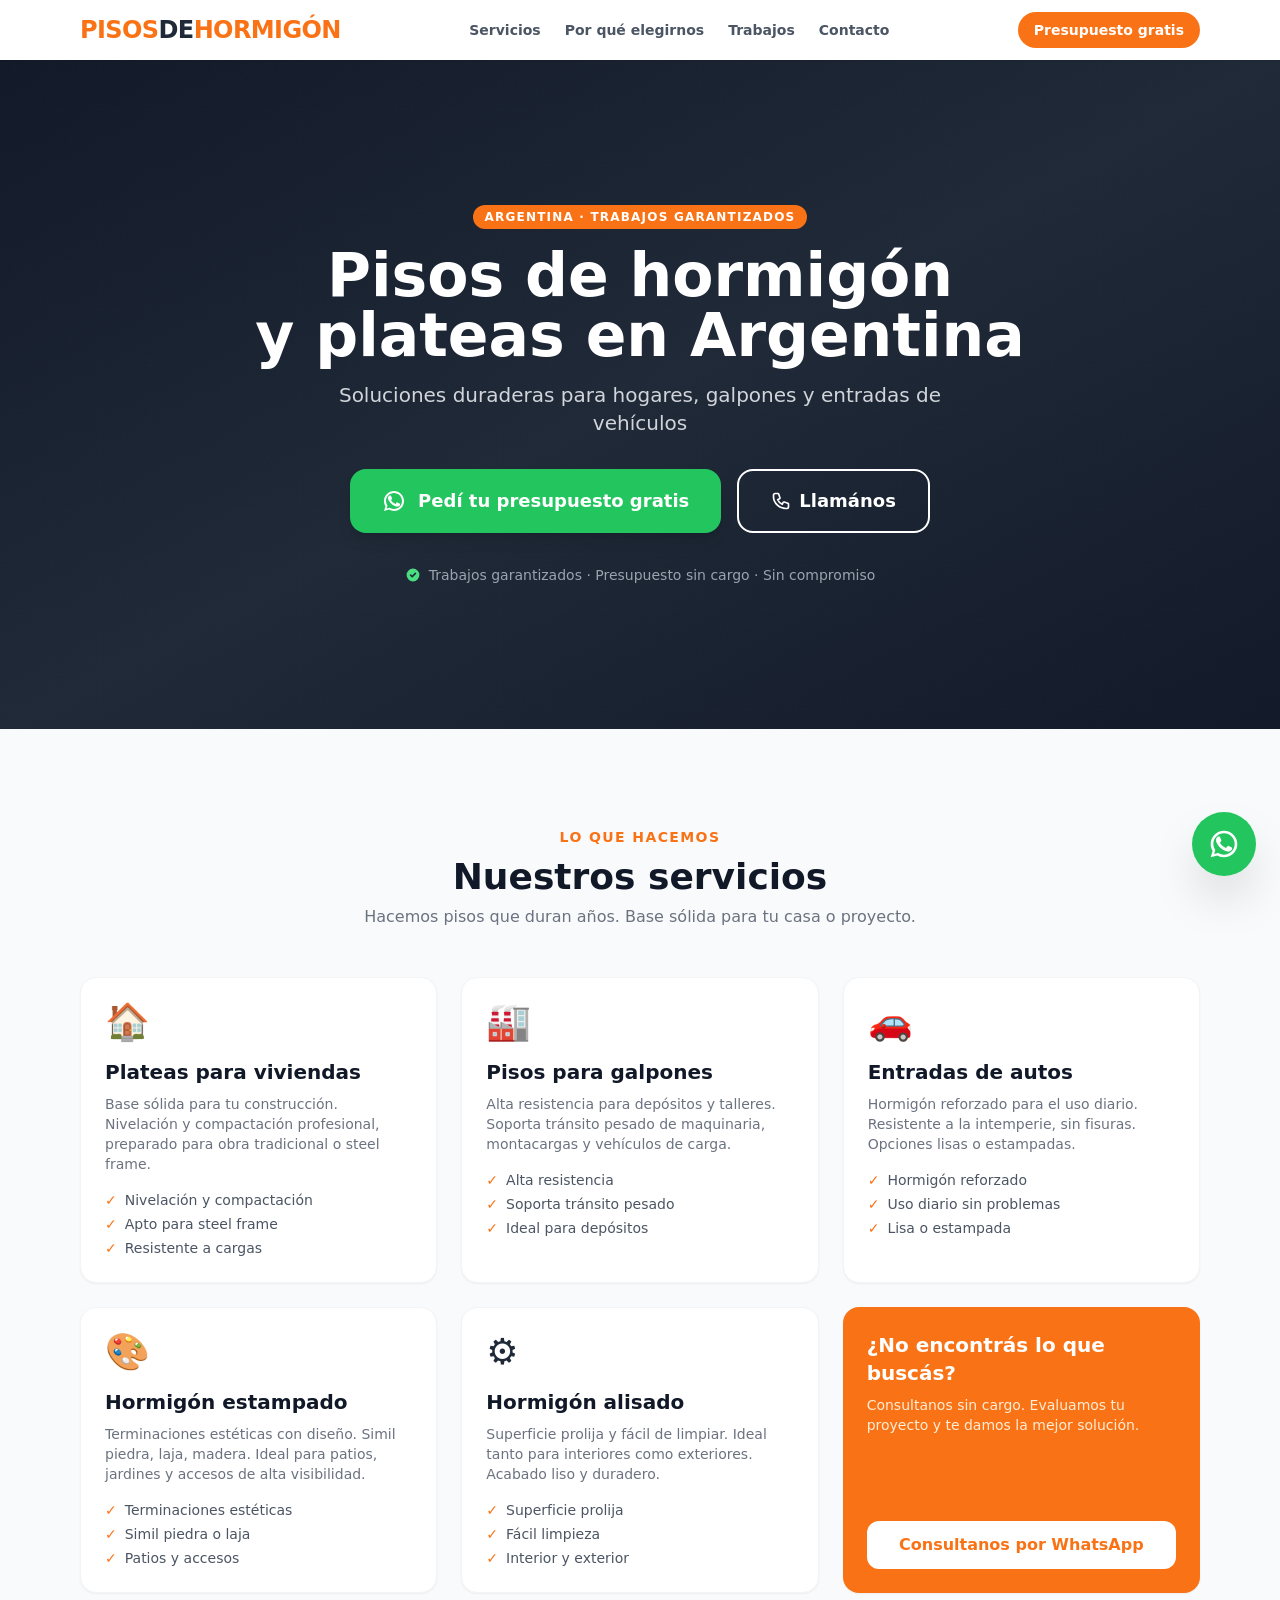
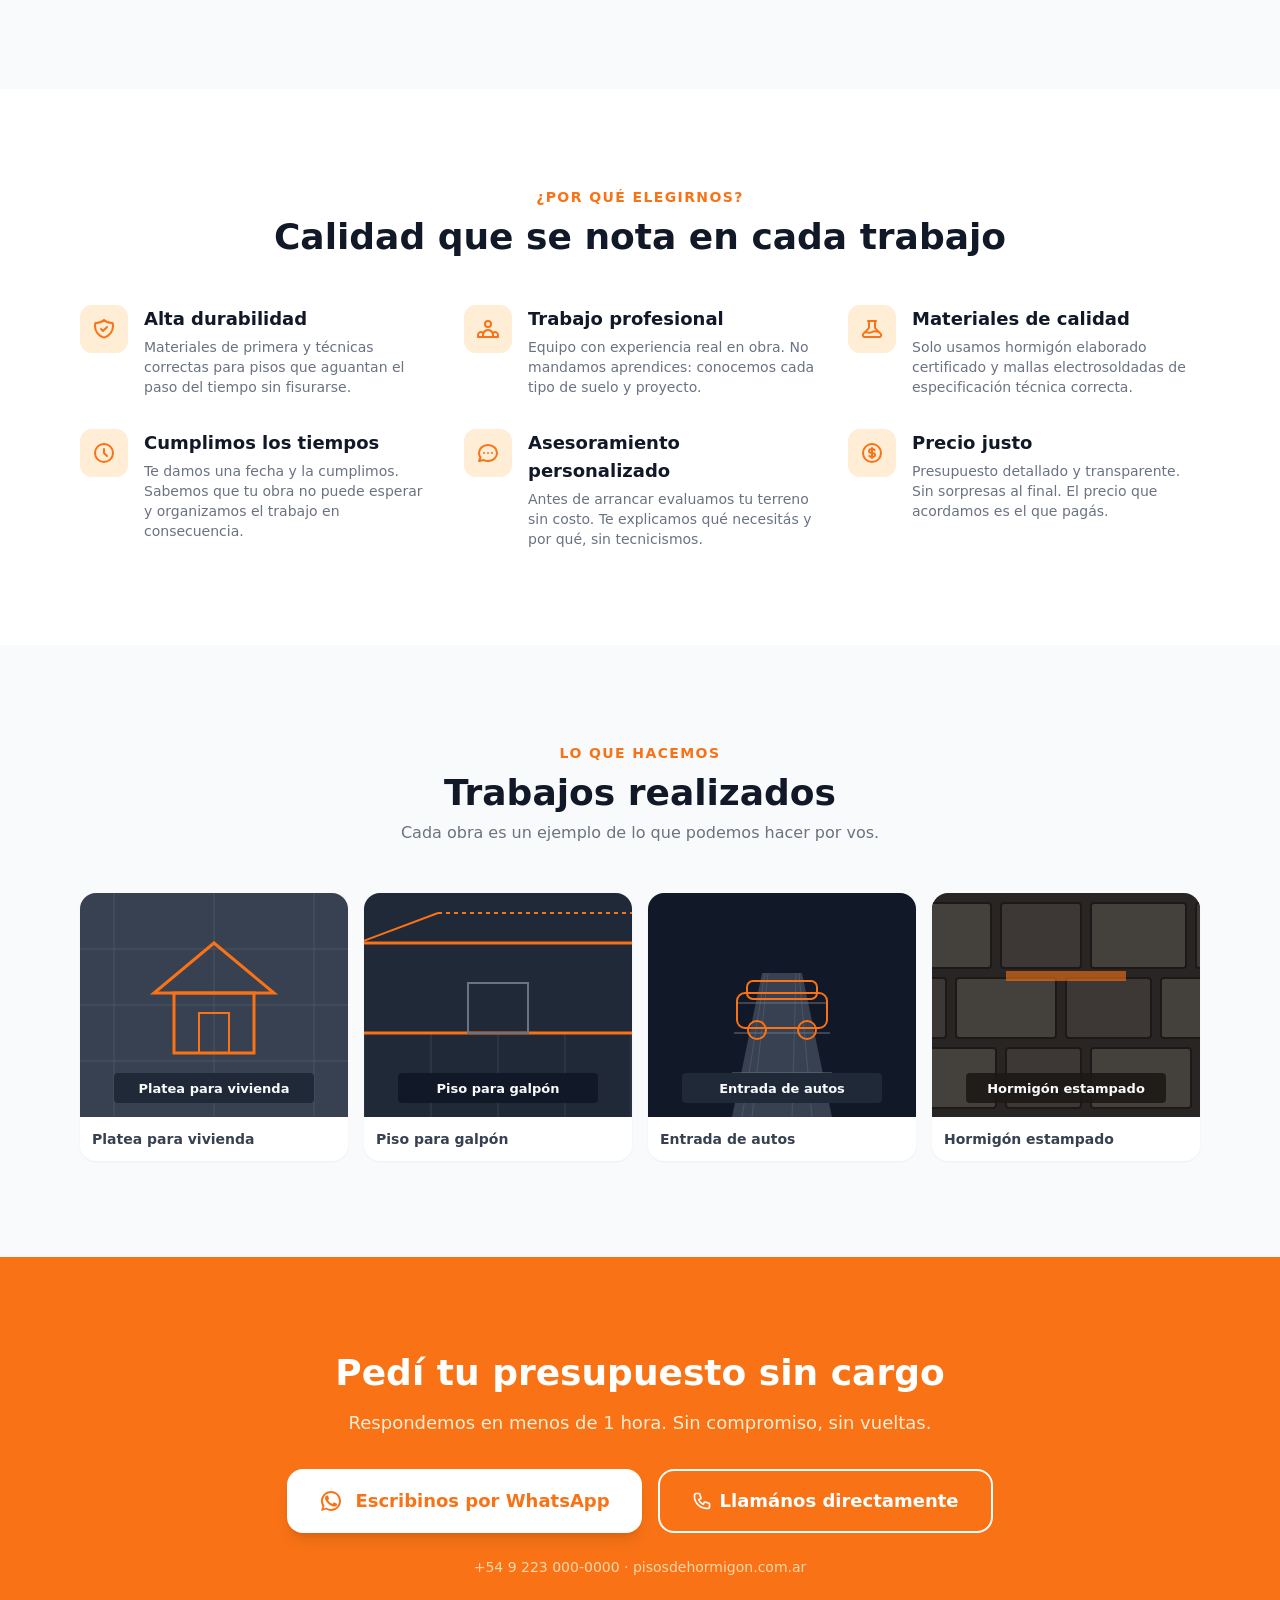
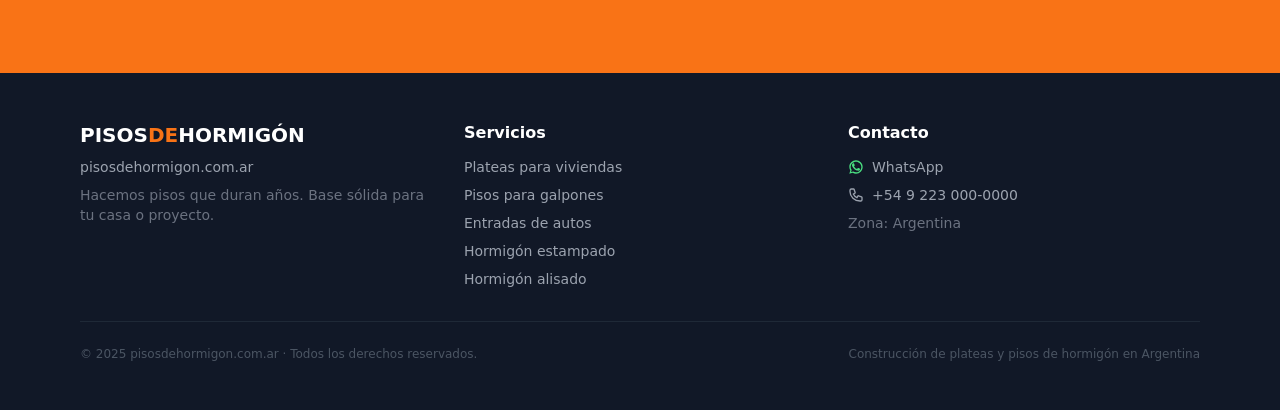
==== index.html @ 9d370f01 "Add complete landing page for pisosdehormigon.com.ar Agent-Logs-Url: https://github.com/rpolverini/p" ====
<!DOCTYPE html>
<html lang="es">
<head>
  <meta charset="UTF-8" />
  <meta name="viewport" content="width=device-width, initial-scale=1.0" />
  <title>Pisos de hormigón y plateas en Argentina | Entradas y galpones</title>
  <meta name="description" content="Construcción de plateas, pisos de hormigón y entradas de autos. Trabajos duraderos para viviendas y galpones. Presupuesto sin cargo." />
  <meta name="keywords" content="pisos de hormigón, platea de hormigón, entrada de auto hormigón, hormigón estampado, pisos para galpones" />
  <meta name="robots" content="index, follow" />
  <meta name="author" content="pisosdehormigon.com.ar" />
  <link rel="canonical" href="https://pisosdehormigon.com.ar/" />

  <!-- Open Graph -->
  <meta property="og:title" content="Pisos de hormigón y plateas en Argentina | Entradas y galpones" />
  <meta property="og:description" content="Construcción de plateas, pisos de hormigón y entradas de autos. Trabajos duraderos para viviendas y galpones. Presupuesto sin cargo." />
  <meta property="og:type" content="website" />
  <meta property="og:url" content="https://pisosdehormigon.com.ar/" />
  <meta property="og:locale" content="es_AR" />

  <!-- Twitter Card -->
  <meta name="twitter:card" content="summary_large_image" />
  <meta name="twitter:title" content="Pisos de hormigón y plateas en Argentina" />
  <meta name="twitter:description" content="Plateas, pisos de hormigón, entradas de autos. Presupuesto sin cargo." />

  <!-- Structured Data -->
  <script type="application/ld+json">
  {
    "@context": "https://schema.org",
    "@type": "LocalBusiness",
    "name": "Pisos de Hormigón",
    "url": "https://pisosdehormigon.com.ar",
    "description": "Construcción de plateas, pisos de hormigón y entradas de autos en Argentina.",
    "areaServed": "Argentina",
    "serviceType": ["Plateas de hormigón", "Pisos para galpones", "Entradas de autos", "Hormigón estampado", "Hormigón alisado"],
    "contactPoint": {
      "@type": "ContactPoint",
      "telephone": "+54-9-223-000-0000",
      "contactType": "customer service",
      "availableLanguage": "Spanish"
    }
  }
  </script>

  <link rel="stylesheet" href="assets/fonts/inter.css" />
  <link rel="stylesheet" href="assets/css/styles.css" />
</head>
<body class="font-sans text-gray-800 bg-white">

  <!-- ===================== HEADER / NAV ===================== -->
  <header class="bg-white shadow-sm sticky top-0 z-40">
    <div class="max-w-6xl mx-auto px-4 py-3 flex items-center justify-between">
      <a href="/" class="flex items-center gap-2" aria-label="Pisos de Hormigón - Inicio">
        <span class="text-orange-500 text-2xl font-black tracking-tight">PISOS<span class="text-gray-800">DE</span><span class="text-orange-500">HORMIGÓN</span></span>
      </a>
      <nav aria-label="Navegación principal" class="hidden md:flex gap-6 text-sm font-semibold text-gray-600">
        <a href="#servicios" class="hover:text-orange-500 transition-colors">Servicios</a>
        <a href="#beneficios" class="hover:text-orange-500 transition-colors">Por qué elegirnos</a>
        <a href="#galeria" class="hover:text-orange-500 transition-colors">Trabajos</a>
        <a href="#contacto" class="hover:text-orange-500 transition-colors">Contacto</a>
      </nav>
      <a href="https://wa.me/5492230000000?text=Hola%2C%20quiero%20un%20presupuesto%20sin%20cargo" target="_blank" rel="noopener noreferrer"
         class="bg-orange-500 hover:bg-orange-600 text-white text-sm font-bold px-4 py-2 rounded-full transition-colors">
        Presupuesto gratis
      </a>
    </div>
  </header>

  <!-- ===================== HERO ===================== -->
  <section class="relative bg-gray-900 text-white overflow-hidden">
    <div class="absolute inset-0 bg-gradient-to-br from-gray-900 via-gray-800 to-gray-900 opacity-95"></div>
    <!-- Background pattern -->
    <div class="absolute inset-0 opacity-5" style="background-image: url('images/concrete-texture.svg'); background-size: 200px;"></div>

    <div class="relative max-w-6xl mx-auto px-4 py-20 md:py-28 lg:py-36 text-center">
      <span class="inline-block bg-orange-500 text-white text-xs font-bold px-3 py-1 rounded-full uppercase tracking-widest mb-4">
        Argentina · Trabajos Garantizados
      </span>
      <h1 class="text-4xl md:text-5xl lg:text-6xl font-black leading-tight mb-4">
        Pisos de hormigón<br class="hidden md:block" /> y plateas en Argentina
      </h1>
      <p class="text-lg md:text-xl text-gray-300 max-w-2xl mx-auto mb-8">
        Soluciones duraderas para hogares, galpones y entradas de vehículos
      </p>

      <div class="flex flex-col sm:flex-row gap-4 justify-center mb-8">
        <a href="https://wa.me/5492230000000?text=Hola%2C%20quiero%20un%20presupuesto%20sin%20cargo"
           target="_blank" rel="noopener noreferrer"
           class="flex items-center justify-center gap-3 bg-green-500 hover:bg-green-600 text-white font-bold text-lg px-8 py-4 rounded-2xl shadow-lg transition-all hover:scale-105 active:scale-95">
          <svg class="w-6 h-6" viewBox="0 0 24 24" fill="currentColor" aria-hidden="true">
            <path d="M17.472 14.382c-.297-.149-1.758-.867-2.03-.967-.273-.099-.471-.148-.67.15-.197.297-.767.966-.94 1.164-.173.199-.347.223-.644.075-.297-.15-1.255-.463-2.39-1.475-.883-.788-1.48-1.761-1.653-2.059-.173-.297-.018-.458.13-.606.134-.133.298-.347.446-.52.149-.174.198-.298.298-.497.099-.198.05-.371-.025-.52-.075-.149-.669-1.612-.916-2.207-.242-.579-.487-.5-.669-.51-.173-.008-.371-.01-.57-.01-.198 0-.52.074-.792.372-.272.297-1.04 1.016-1.04 2.479 0 1.462 1.065 2.875 1.213 3.074.149.198 2.096 3.2 5.077 4.487.709.306 1.262.489 1.694.625.712.227 1.36.195 1.871.118.571-.085 1.758-.719 2.006-1.413.248-.694.248-1.289.173-1.413-.074-.124-.272-.198-.57-.347z"/>
            <path d="M12 2C6.477 2 2 6.477 2 12c0 1.89.525 3.66 1.438 5.168L2 22l4.998-1.418A9.953 9.953 0 0012 22c5.523 0 10-4.477 10-10S17.523 2 12 2zm0 18a7.946 7.946 0 01-4.073-1.117l-.292-.173-3.004.853.853-3.004-.173-.292A7.946 7.946 0 014 12c0-4.411 3.589-8 8-8s8 3.589 8 8-3.589 8-8 8z"/>
          </svg>
          Pedí tu presupuesto gratis
        </a>
        <a href="tel:+5492230000000"
           class="flex items-center justify-center gap-2 border-2 border-white text-white hover:bg-white hover:text-gray-900 font-bold text-lg px-8 py-4 rounded-2xl transition-all">
          <svg class="w-5 h-5" fill="none" stroke="currentColor" stroke-width="2" viewBox="0 0 24 24" aria-hidden="true">
            <path stroke-linecap="round" stroke-linejoin="round" d="M3 5a2 2 0 012-2h3.28a1 1 0 01.948.684l1.498 4.493a1 1 0 01-.502 1.21l-2.257 1.13a11.042 11.042 0 005.516 5.516l1.13-2.257a1 1 0 011.21-.502l4.493 1.498a1 1 0 01.684.948V19a2 2 0 01-2 2h-1C9.716 21 3 14.284 3 7V5z" />
          </svg>
          Llamános
        </a>
      </div>

      <p class="text-sm text-gray-400 flex items-center justify-center gap-2">
        <svg class="w-4 h-4 text-green-400" fill="currentColor" viewBox="0 0 20 20" aria-hidden="true">
          <path fill-rule="evenodd" d="M10 18a8 8 0 100-16 8 8 0 000 16zm3.707-9.293a1 1 0 00-1.414-1.414L9 10.586 7.707 9.293a1 1 0 00-1.414 1.414l2 2a1 1 0 001.414 0l4-4z" clip-rule="evenodd" />
        </svg>
        Trabajos garantizados · Presupuesto sin cargo · Sin compromiso
      </p>
    </div>
  </section>

  <!-- ===================== SERVICIOS ===================== -->
  <section id="servicios" class="py-16 md:py-24 bg-gray-50">
    <div class="max-w-6xl mx-auto px-4">
      <div class="text-center mb-12">
        <span class="text-orange-500 font-bold text-sm uppercase tracking-widest">Lo que hacemos</span>
        <h2 class="text-3xl md:text-4xl font-black text-gray-900 mt-2">Nuestros servicios</h2>
        <p class="text-gray-500 mt-2 max-w-xl mx-auto">Hacemos pisos que duran años. Base sólida para tu casa o proyecto.</p>
      </div>

      <div class="grid grid-cols-1 sm:grid-cols-2 lg:grid-cols-3 gap-6">

        <!-- Card 1 -->
        <article class="bg-white rounded-2xl p-6 shadow-sm hover:shadow-md transition-shadow border border-gray-100">
          <div class="text-4xl mb-4">🏠</div>
          <h3 class="text-xl font-bold text-gray-900 mb-2">Plateas para viviendas</h3>
          <p class="text-gray-500 text-sm mb-4">Base sólida para tu construcción. Nivelación y compactación profesional, preparado para obra tradicional o steel frame.</p>
          <ul class="space-y-1 text-sm text-gray-600">
            <li class="flex items-center gap-2"><span class="text-orange-500 font-bold">✓</span> Nivelación y compactación</li>
            <li class="flex items-center gap-2"><span class="text-orange-500 font-bold">✓</span> Apto para steel frame</li>
            <li class="flex items-center gap-2"><span class="text-orange-500 font-bold">✓</span> Resistente a cargas</li>
          </ul>
        </article>

        <!-- Card 2 -->
        <article class="bg-white rounded-2xl p-6 shadow-sm hover:shadow-md transition-shadow border border-gray-100">
          <div class="text-4xl mb-4">🏭</div>
          <h3 class="text-xl font-bold text-gray-900 mb-2">Pisos para galpones</h3>
          <p class="text-gray-500 text-sm mb-4">Alta resistencia para depósitos y talleres. Soporta tránsito pesado de maquinaria, montacargas y vehículos de carga.</p>
          <ul class="space-y-1 text-sm text-gray-600">
            <li class="flex items-center gap-2"><span class="text-orange-500 font-bold">✓</span> Alta resistencia</li>
            <li class="flex items-center gap-2"><span class="text-orange-500 font-bold">✓</span> Soporta tránsito pesado</li>
            <li class="flex items-center gap-2"><span class="text-orange-500 font-bold">✓</span> Ideal para depósitos</li>
          </ul>
        </article>

        <!-- Card 3 -->
        <article class="bg-white rounded-2xl p-6 shadow-sm hover:shadow-md transition-shadow border border-gray-100">
          <div class="text-4xl mb-4">🚗</div>
          <h3 class="text-xl font-bold text-gray-900 mb-2">Entradas de autos</h3>
          <p class="text-gray-500 text-sm mb-4">Hormigón reforzado para el uso diario. Resistente a la intemperie, sin fisuras. Opciones lisas o estampadas.</p>
          <ul class="space-y-1 text-sm text-gray-600">
            <li class="flex items-center gap-2"><span class="text-orange-500 font-bold">✓</span> Hormigón reforzado</li>
            <li class="flex items-center gap-2"><span class="text-orange-500 font-bold">✓</span> Uso diario sin problemas</li>
            <li class="flex items-center gap-2"><span class="text-orange-500 font-bold">✓</span> Lisa o estampada</li>
          </ul>
        </article>

        <!-- Card 4 -->
        <article class="bg-white rounded-2xl p-6 shadow-sm hover:shadow-md transition-shadow border border-gray-100">
          <div class="text-4xl mb-4">🎨</div>
          <h3 class="text-xl font-bold text-gray-900 mb-2">Hormigón estampado</h3>
          <p class="text-gray-500 text-sm mb-4">Terminaciones estéticas con diseño. Simil piedra, laja, madera. Ideal para patios, jardines y accesos de alta visibilidad.</p>
          <ul class="space-y-1 text-sm text-gray-600">
            <li class="flex items-center gap-2"><span class="text-orange-500 font-bold">✓</span> Terminaciones estéticas</li>
            <li class="flex items-center gap-2"><span class="text-orange-500 font-bold">✓</span> Simil piedra o laja</li>
            <li class="flex items-center gap-2"><span class="text-orange-500 font-bold">✓</span> Patios y accesos</li>
          </ul>
        </article>

        <!-- Card 5 -->
        <article class="bg-white rounded-2xl p-6 shadow-sm hover:shadow-md transition-shadow border border-gray-100">
          <div class="text-4xl mb-4">⚙️</div>
          <h3 class="text-xl font-bold text-gray-900 mb-2">Hormigón alisado</h3>
          <p class="text-gray-500 text-sm mb-4">Superficie prolija y fácil de limpiar. Ideal tanto para interiores como exteriores. Acabado liso y duradero.</p>
          <ul class="space-y-1 text-sm text-gray-600">
            <li class="flex items-center gap-2"><span class="text-orange-500 font-bold">✓</span> Superficie prolija</li>
            <li class="flex items-center gap-2"><span class="text-orange-500 font-bold">✓</span> Fácil limpieza</li>
            <li class="flex items-center gap-2"><span class="text-orange-500 font-bold">✓</span> Interior y exterior</li>
          </ul>
        </article>

        <!-- CTA Card -->
        <article class="bg-orange-500 rounded-2xl p-6 shadow-sm flex flex-col justify-between">
          <div>
            <p class="text-white font-bold text-xl mb-2">¿No encontrás lo que buscás?</p>
            <p class="text-orange-100 text-sm">Consultanos sin cargo. Evaluamos tu proyecto y te damos la mejor solución.</p>
          </div>
          <a href="https://wa.me/5492230000000?text=Hola%2C%20quiero%20un%20presupuesto%20sin%20cargo"
             target="_blank" rel="noopener noreferrer"
             class="mt-6 inline-flex items-center justify-center gap-2 bg-white text-orange-500 font-bold px-6 py-3 rounded-xl hover:bg-orange-50 transition-colors">
            Consultanos por WhatsApp
          </a>
        </article>

      </div>
    </div>
  </section>

  <!-- ===================== BENEFICIOS ===================== -->
  <section id="beneficios" class="py-16 md:py-24 bg-white">
    <div class="max-w-6xl mx-auto px-4">
      <div class="text-center mb-12">
        <span class="text-orange-500 font-bold text-sm uppercase tracking-widest">¿Por qué elegirnos?</span>
        <h2 class="text-3xl md:text-4xl font-black text-gray-900 mt-2">Calidad que se nota en cada trabajo</h2>
      </div>

      <div class="grid grid-cols-1 sm:grid-cols-2 lg:grid-cols-3 gap-8">

        <div class="flex gap-4 items-start">
          <div class="w-12 h-12 rounded-xl bg-orange-100 flex items-center justify-center flex-shrink-0">
            <svg class="w-6 h-6 text-orange-500" fill="none" stroke="currentColor" stroke-width="2" viewBox="0 0 24 24" aria-hidden="true">
              <path stroke-linecap="round" stroke-linejoin="round" d="M9 12l2 2 4-4m5.618-4.016A11.955 11.955 0 0112 2.944a11.955 11.955 0 01-8.618 3.04A12.02 12.02 0 003 9c0 5.591 3.824 10.29 9 11.622 5.176-1.332 9-6.03 9-11.622 0-1.042-.133-2.052-.382-3.016z" />
            </svg>
          </div>
          <div>
            <h3 class="font-bold text-gray-900 text-lg">Alta durabilidad</h3>
            <p class="text-gray-500 text-sm mt-1">Materiales de primera y técnicas correctas para pisos que aguantan el paso del tiempo sin fisurarse.</p>
          </div>
        </div>

        <div class="flex gap-4 items-start">
          <div class="w-12 h-12 rounded-xl bg-orange-100 flex items-center justify-center flex-shrink-0">
            <svg class="w-6 h-6 text-orange-500" fill="none" stroke="currentColor" stroke-width="2" viewBox="0 0 24 24" aria-hidden="true">
              <path stroke-linecap="round" stroke-linejoin="round" d="M17 20h5v-2a3 3 0 00-5.356-1.857M17 20H7m10 0v-2c0-.656-.126-1.283-.356-1.857M7 20H2v-2a3 3 0 015.356-1.857M7 20v-2c0-.656.126-1.283.356-1.857m0 0a5.002 5.002 0 019.288 0M15 7a3 3 0 11-6 0 3 3 0 016 0z" />
            </svg>
          </div>
          <div>
            <h3 class="font-bold text-gray-900 text-lg">Trabajo profesional</h3>
            <p class="text-gray-500 text-sm mt-1">Equipo con experiencia real en obra. No mandamos aprendices: conocemos cada tipo de suelo y proyecto.</p>
          </div>
        </div>

        <div class="flex gap-4 items-start">
          <div class="w-12 h-12 rounded-xl bg-orange-100 flex items-center justify-center flex-shrink-0">
            <svg class="w-6 h-6 text-orange-500" fill="none" stroke="currentColor" stroke-width="2" viewBox="0 0 24 24" aria-hidden="true">
              <path stroke-linecap="round" stroke-linejoin="round" d="M19.428 15.428a2 2 0 00-1.022-.547l-2.387-.477a6 6 0 00-3.86.517l-.318.158a6 6 0 01-3.86.517L6.05 15.21a2 2 0 00-1.806.547M8 4h8l-1 1v5.172a2 2 0 00.586 1.414l5 5c1.26 1.26.367 3.414-1.415 3.414H4.828c-1.782 0-2.674-2.154-1.414-3.414l5-5A2 2 0 009 10.172V5L8 4z" />
            </svg>
          </div>
          <div>
            <h3 class="font-bold text-gray-900 text-lg">Materiales de calidad</h3>
            <p class="text-gray-500 text-sm mt-1">Solo usamos hormigón elaborado certificado y mallas electrosoldadas de especificación técnica correcta.</p>
          </div>
        </div>

        <div class="flex gap-4 items-start">
          <div class="w-12 h-12 rounded-xl bg-orange-100 flex items-center justify-center flex-shrink-0">
            <svg class="w-6 h-6 text-orange-500" fill="none" stroke="currentColor" stroke-width="2" viewBox="0 0 24 24" aria-hidden="true">
              <path stroke-linecap="round" stroke-linejoin="round" d="M12 8v4l3 3m6-3a9 9 0 11-18 0 9 9 0 0118 0z" />
            </svg>
          </div>
          <div>
            <h3 class="font-bold text-gray-900 text-lg">Cumplimos los tiempos</h3>
            <p class="text-gray-500 text-sm mt-1">Te damos una fecha y la cumplimos. Sabemos que tu obra no puede esperar y organizamos el trabajo en consecuencia.</p>
          </div>
        </div>

        <div class="flex gap-4 items-start">
          <div class="w-12 h-12 rounded-xl bg-orange-100 flex items-center justify-center flex-shrink-0">
            <svg class="w-6 h-6 text-orange-500" fill="none" stroke="currentColor" stroke-width="2" viewBox="0 0 24 24" aria-hidden="true">
              <path stroke-linecap="round" stroke-linejoin="round" d="M8 12h.01M12 12h.01M16 12h.01M21 12c0 4.418-4.03 8-9 8a9.863 9.863 0 01-4.255-.949L3 20l1.395-3.72C3.512 15.042 3 13.574 3 12c0-4.418 4.03-8 9-8s9 3.582 9 8z" />
            </svg>
          </div>
          <div>
            <h3 class="font-bold text-gray-900 text-lg">Asesoramiento personalizado</h3>
            <p class="text-gray-500 text-sm mt-1">Antes de arrancar evaluamos tu terreno sin costo. Te explicamos qué necesitás y por qué, sin tecnicismos.</p>
          </div>
        </div>

        <div class="flex gap-4 items-start">
          <div class="w-12 h-12 rounded-xl bg-orange-100 flex items-center justify-center flex-shrink-0">
            <svg class="w-6 h-6 text-orange-500" fill="none" stroke="currentColor" stroke-width="2" viewBox="0 0 24 24" aria-hidden="true">
              <path stroke-linecap="round" stroke-linejoin="round" d="M12 8c-1.657 0-3 .895-3 2s1.343 2 3 2 3 .895 3 2-1.343 2-3 2m0-8c1.11 0 2.08.402 2.599 1M12 8V7m0 1v8m0 0v1m0-1c-1.11 0-2.08-.402-2.599-1M21 12a9 9 0 11-18 0 9 9 0 0118 0z" />
            </svg>
          </div>
          <div>
            <h3 class="font-bold text-gray-900 text-lg">Precio justo</h3>
            <p class="text-gray-500 text-sm mt-1">Presupuesto detallado y transparente. Sin sorpresas al final. El precio que acordamos es el que pagás.</p>
          </div>
        </div>

      </div>
    </div>
  </section>

  <!-- ===================== GALERÍA ===================== -->
  <section id="galeria" class="py-16 md:py-24 bg-gray-50">
    <div class="max-w-6xl mx-auto px-4">
      <div class="text-center mb-12">
        <span class="text-orange-500 font-bold text-sm uppercase tracking-widest">Lo que hacemos</span>
        <h2 class="text-3xl md:text-4xl font-black text-gray-900 mt-2">Trabajos realizados</h2>
        <p class="text-gray-500 mt-2">Cada obra es un ejemplo de lo que podemos hacer por vos.</p>
      </div>

      <div class="grid grid-cols-1 sm:grid-cols-2 lg:grid-cols-4 gap-4">
        <figure class="rounded-2xl overflow-hidden shadow-sm group">
          <img src="images/gallery-1.svg" alt="Platea de hormigón para vivienda" class="w-full h-56 object-cover group-hover:scale-105 transition-transform duration-300" width="400" height="224" loading="lazy" />
          <figcaption class="bg-white p-3 text-sm font-semibold text-gray-700">Platea para vivienda</figcaption>
        </figure>
        <figure class="rounded-2xl overflow-hidden shadow-sm group">
          <img src="images/gallery-2.svg" alt="Piso de hormigón para galpón industrial" class="w-full h-56 object-cover group-hover:scale-105 transition-transform duration-300" width="400" height="224" loading="lazy" />
          <figcaption class="bg-white p-3 text-sm font-semibold text-gray-700">Piso para galpón</figcaption>
        </figure>
        <figure class="rounded-2xl overflow-hidden shadow-sm group">
          <img src="images/gallery-3.svg" alt="Entrada de auto hormigón estampado" class="w-full h-56 object-cover group-hover:scale-105 transition-transform duration-300" width="400" height="224" loading="lazy" />
          <figcaption class="bg-white p-3 text-sm font-semibold text-gray-700">Entrada de autos</figcaption>
        </figure>
        <figure class="rounded-2xl overflow-hidden shadow-sm group">
          <img src="images/gallery-4.svg" alt="Hormigón estampado para patio" class="w-full h-56 object-cover group-hover:scale-105 transition-transform duration-300" width="400" height="224" loading="lazy" />
          <figcaption class="bg-white p-3 text-sm font-semibold text-gray-700">Hormigón estampado</figcaption>
        </figure>
      </div>
    </div>
  </section>

  <!-- ===================== CTA ===================== -->
  <section id="contacto" class="py-16 md:py-24 bg-orange-500">
    <div class="max-w-3xl mx-auto px-4 text-center">
      <h2 class="text-3xl md:text-4xl font-black text-white mb-4">
        Pedí tu presupuesto sin cargo
      </h2>
      <p class="text-orange-100 text-lg mb-8">
        Respondemos en menos de 1 hora. Sin compromiso, sin vueltas.
      </p>
      <div class="flex flex-col sm:flex-row gap-4 justify-center">
        <a href="https://wa.me/5492230000000?text=Hola%2C%20quiero%20un%20presupuesto%20sin%20cargo"
           target="_blank" rel="noopener noreferrer"
           class="flex items-center justify-center gap-3 bg-white text-orange-500 hover:bg-orange-50 font-bold text-lg px-8 py-4 rounded-2xl shadow-lg transition-all hover:scale-105 active:scale-95">
          <svg class="w-6 h-6" viewBox="0 0 24 24" fill="currentColor" aria-hidden="true">
            <path d="M17.472 14.382c-.297-.149-1.758-.867-2.03-.967-.273-.099-.471-.148-.67.15-.197.297-.767.966-.94 1.164-.173.199-.347.223-.644.075-.297-.15-1.255-.463-2.39-1.475-.883-.788-1.48-1.761-1.653-2.059-.173-.297-.018-.458.13-.606.134-.133.298-.347.446-.52.149-.174.198-.298.298-.497.099-.198.05-.371-.025-.52-.075-.149-.669-1.612-.916-2.207-.242-.579-.487-.5-.669-.51-.173-.008-.371-.01-.57-.01-.198 0-.52.074-.792.372-.272.297-1.04 1.016-1.04 2.479 0 1.462 1.065 2.875 1.213 3.074.149.198 2.096 3.2 5.077 4.487.709.306 1.262.489 1.694.625.712.227 1.36.195 1.871.118.571-.085 1.758-.719 2.006-1.413.248-.694.248-1.289.173-1.413-.074-.124-.272-.198-.57-.347z"/>
            <path d="M12 2C6.477 2 2 6.477 2 12c0 1.89.525 3.66 1.438 5.168L2 22l4.998-1.418A9.953 9.953 0 0012 22c5.523 0 10-4.477 10-10S17.523 2 12 2zm0 18a7.946 7.946 0 01-4.073-1.117l-.292-.173-3.004.853.853-3.004-.173-.292A7.946 7.946 0 014 12c0-4.411 3.589-8 8-8s8 3.589 8 8-3.589 8-8 8z"/>
          </svg>
          Escribinos por WhatsApp
        </a>
        <a href="tel:+5492230000000"
           class="flex items-center justify-center gap-2 border-2 border-white text-white hover:bg-orange-600 font-bold text-lg px-8 py-4 rounded-2xl transition-all">
          <svg class="w-5 h-5" fill="none" stroke="currentColor" stroke-width="2" viewBox="0 0 24 24" aria-hidden="true">
            <path stroke-linecap="round" stroke-linejoin="round" d="M3 5a2 2 0 012-2h3.28a1 1 0 01.948.684l1.498 4.493a1 1 0 01-.502 1.21l-2.257 1.13a11.042 11.042 0 005.516 5.516l1.13-2.257a1 1 0 011.21-.502l4.493 1.498a1 1 0 01.684.948V19a2 2 0 01-2 2h-1C9.716 21 3 14.284 3 7V5z" />
          </svg>
          Llamános directamente
        </a>
      </div>
      <p class="text-orange-200 text-sm mt-6">
        +54 9 223 000-0000 · pisosdehormigon.com.ar
      </p>
    </div>
  </section>

  <!-- ===================== FOOTER ===================== -->
  <footer class="bg-gray-900 text-gray-400 py-12">
    <div class="max-w-6xl mx-auto px-4">
      <div class="grid grid-cols-1 md:grid-cols-3 gap-8 mb-8">
        <div>
          <p class="text-white font-black text-xl mb-2">
            PISOS<span class="text-orange-500">DE</span>HORMIGÓN
          </p>
          <p class="text-sm text-gray-400">
            pisosdehormigon.com.ar
          </p>
          <p class="text-sm text-gray-500 mt-2">
            Hacemos pisos que duran años. Base sólida para tu casa o proyecto.
          </p>
        </div>
        <nav aria-label="Servicios">
          <p class="text-white font-semibold mb-3">Servicios</p>
          <ul class="space-y-2 text-sm">
            <li><a href="#servicios" class="hover:text-orange-400 transition-colors">Plateas para viviendas</a></li>
            <li><a href="#servicios" class="hover:text-orange-400 transition-colors">Pisos para galpones</a></li>
            <li><a href="#servicios" class="hover:text-orange-400 transition-colors">Entradas de autos</a></li>
            <li><a href="#servicios" class="hover:text-orange-400 transition-colors">Hormigón estampado</a></li>
            <li><a href="#servicios" class="hover:text-orange-400 transition-colors">Hormigón alisado</a></li>
          </ul>
        </nav>
        <div>
          <p class="text-white font-semibold mb-3">Contacto</p>
          <ul class="space-y-2 text-sm">
            <li>
              <a href="https://wa.me/5492230000000" target="_blank" rel="noopener noreferrer" class="flex items-center gap-2 hover:text-orange-400 transition-colors">
                <svg class="w-4 h-4 text-green-400" viewBox="0 0 24 24" fill="currentColor" aria-hidden="true">
                  <path d="M17.472 14.382c-.297-.149-1.758-.867-2.03-.967-.273-.099-.471-.148-.67.15-.197.297-.767.966-.94 1.164-.173.199-.347.223-.644.075-.297-.15-1.255-.463-2.39-1.475-.883-.788-1.48-1.761-1.653-2.059-.173-.297-.018-.458.13-.606.134-.133.298-.347.446-.52.149-.174.198-.298.298-.497.099-.198.05-.371-.025-.52-.075-.149-.669-1.612-.916-2.207-.242-.579-.487-.5-.669-.51-.173-.008-.371-.01-.57-.01-.198 0-.52.074-.792.372-.272.297-1.04 1.016-1.04 2.479 0 1.462 1.065 2.875 1.213 3.074.149.198 2.096 3.2 5.077 4.487.709.306 1.262.489 1.694.625.712.227 1.36.195 1.871.118.571-.085 1.758-.719 2.006-1.413.248-.694.248-1.289.173-1.413-.074-.124-.272-.198-.57-.347z"/><path d="M12 2C6.477 2 2 6.477 2 12c0 1.89.525 3.66 1.438 5.168L2 22l4.998-1.418A9.953 9.953 0 0012 22c5.523 0 10-4.477 10-10S17.523 2 12 2zm0 18a7.946 7.946 0 01-4.073-1.117l-.292-.173-3.004.853.853-3.004-.173-.292A7.946 7.946 0 014 12c0-4.411 3.589-8 8-8s8 3.589 8 8-3.589 8-8 8z"/>
                </svg>
                WhatsApp
              </a>
            </li>
            <li>
              <a href="tel:+5492230000000" class="flex items-center gap-2 hover:text-orange-400 transition-colors">
                <svg class="w-4 h-4" fill="none" stroke="currentColor" stroke-width="2" viewBox="0 0 24 24" aria-hidden="true">
                  <path stroke-linecap="round" stroke-linejoin="round" d="M3 5a2 2 0 012-2h3.28a1 1 0 01.948.684l1.498 4.493a1 1 0 01-.502 1.21l-2.257 1.13a11.042 11.042 0 005.516 5.516l1.13-2.257a1 1 0 011.21-.502l4.493 1.498a1 1 0 01.684.948V19a2 2 0 01-2 2h-1C9.716 21 3 14.284 3 7V5z" />
                </svg>
                +54 9 223 000-0000
              </a>
            </li>
            <li class="text-gray-500">Zona: Argentina</li>
          </ul>
        </div>
      </div>
      <div class="border-t border-gray-800 pt-6 flex flex-col sm:flex-row items-center justify-between gap-2 text-xs text-gray-600">
        <p>© 2025 pisosdehormigon.com.ar · Todos los derechos reservados.</p>
        <p>Construcción de plateas y pisos de hormigón en Argentina</p>
      </div>
    </div>
  </footer>

  <!-- ===================== FLOATING WHATSAPP ===================== -->
  <a href="https://wa.me/5492230000000?text=Hola%2C%20quiero%20un%20presupuesto%20sin%20cargo"
     target="_blank" rel="noopener noreferrer"
     aria-label="Contactar por WhatsApp"
     class="fixed bottom-6 right-6 z-50 w-16 h-16 bg-green-500 hover:bg-green-600 rounded-full shadow-2xl flex items-center justify-center transition-all hover:scale-110 active:scale-95 group">
    <svg class="w-8 h-8 text-white" viewBox="0 0 24 24" fill="currentColor" aria-hidden="true">
      <path d="M17.472 14.382c-.297-.149-1.758-.867-2.03-.967-.273-.099-.471-.148-.67.15-.197.297-.767.966-.94 1.164-.173.199-.347.223-.644.075-.297-.15-1.255-.463-2.39-1.475-.883-.788-1.48-1.761-1.653-2.059-.173-.297-.018-.458.13-.606.134-.133.298-.347.446-.52.149-.174.198-.298.298-.497.099-.198.05-.371-.025-.52-.075-.149-.669-1.612-.916-2.207-.242-.579-.487-.5-.669-.51-.173-.008-.371-.01-.57-.01-.198 0-.52.074-.792.372-.272.297-1.04 1.016-1.04 2.479 0 1.462 1.065 2.875 1.213 3.074.149.198 2.096 3.2 5.077 4.487.709.306 1.262.489 1.694.625.712.227 1.36.195 1.871.118.571-.085 1.758-.719 2.006-1.413.248-.694.248-1.289.173-1.413-.074-.124-.272-.198-.57-.347z"/>
      <path d="M12 2C6.477 2 2 6.477 2 12c0 1.89.525 3.66 1.438 5.168L2 22l4.998-1.418A9.953 9.953 0 0012 22c5.523 0 10-4.477 10-10S17.523 2 12 2zm0 18a7.946 7.946 0 01-4.073-1.117l-.292-.173-3.004.853.853-3.004-.173-.292A7.946 7.946 0 014 12c0-4.411 3.589-8 8-8s8 3.589 8 8-3.589 8-8 8z"/>
    </svg>
    <span class="absolute right-full mr-3 bg-gray-900 text-white text-xs font-semibold px-3 py-1 rounded-full whitespace-nowrap opacity-0 group-hover:opacity-100 transition-opacity pointer-events-none">
      ¡Escribinos!
    </span>
  </a>

</body>
</html>
---- assets/fonts/inter.css ----
/* Inter font - system font stack fallback for offline use.
   Replace the @font-face blocks below with actual Inter WOFF2 files
   when deploying with full internet access, or serve from a CDN.
   Reference: https://rsms.me/inter/ */

:root {
  --font-sans: 'Inter', system-ui, -apple-system, BlinkMacSystemFont,
    'Segoe UI', Roboto, 'Helvetica Neue', Arial, 'Noto Sans', sans-serif,
    'Apple Color Emoji', 'Segoe UI Emoji', 'Segoe UI Symbol', 'Noto Color Emoji';
}

body {
  font-family: var(--font-sans);
  -webkit-font-smoothing: antialiased;
  -moz-osx-font-smoothing: grayscale;
}
---- assets/css/styles.css ----
/*! tailwindcss v3.4.1 | MIT License | https://tailwindcss.com*/*,:after,:before{box-sizing:border-box;border:0 solid #e5e7eb}:after,:before{--tw-content:""}:host,html{line-height:1.5;-webkit-text-size-adjust:100%;-moz-tab-size:4;-o-tab-size:4;tab-size:4;font-family:ui-sans-serif,system-ui,sans-serif,Apple Color Emoji,Segoe UI Emoji,Segoe UI Symbol,Noto Color Emoji;font-feature-settings:normal;font-variation-settings:normal;-webkit-tap-highlight-color:transparent}body{margin:0;line-height:inherit}hr{height:0;color:inherit;border-top-width:1px}abbr:where([title]){-webkit-text-decoration:underline dotted;text-decoration:underline dotted}h1,h2,h3,h4,h5,h6{font-size:inherit;font-weight:inherit}a{color:inherit;text-decoration:inherit}b,strong{font-weight:bolder}code,kbd,pre,samp{font-family:ui-monospace,SFMono-Regular,Menlo,Monaco,Consolas,Liberation Mono,Courier New,monospace;font-feature-settings:normal;font-variation-settings:normal;font-size:1em}small{font-size:80%}sub,sup{font-size:75%;line-height:0;position:relative;vertical-align:initial}sub{bottom:-.25em}sup{top:-.5em}table{text-indent:0;border-color:inherit;border-collapse:collapse}button,input,optgroup,select,textarea{font-family:inherit;font-feature-settings:inherit;font-variation-settings:inherit;font-size:100%;font-weight:inherit;line-height:inherit;color:inherit;margin:0;padding:0}button,select{text-transform:none}[type=button],[type=reset],[type=submit],button{-webkit-appearance:button;background-color:initial;background-image:none}:-moz-focusring{outline:auto}:-moz-ui-invalid{box-shadow:none}progress{vertical-align:initial}::-webkit-inner-spin-button,::-webkit-outer-spin-button{height:auto}[type=search]{-webkit-appearance:textfield;outline-offset:-2px}::-webkit-search-decoration{-webkit-appearance:none}::-webkit-file-upload-button{-webkit-appearance:button;font:inherit}summary{display:list-item}blockquote,dd,dl,figure,h1,h2,h3,h4,h5,h6,hr,p,pre{margin:0}fieldset{margin:0}fieldset,legend{padding:0}menu,ol,ul{list-style:none;margin:0;padding:0}dialog{padding:0}textarea{resize:vertical}input::-moz-placeholder,textarea::-moz-placeholder{opacity:1;color:#9ca3af}input::placeholder,textarea::placeholder{opacity:1;color:#9ca3af}[role=button],button{cursor:pointer}:disabled{cursor:default}audio,canvas,embed,iframe,img,object,svg,video{display:block;vertical-align:middle}img,video{max-width:100%;height:auto}[hidden]{display:none}*,::backdrop,:after,:before{--tw-border-spacing-x:0;--tw-border-spacing-y:0;--tw-translate-x:0;--tw-translate-y:0;--tw-rotate:0;--tw-skew-x:0;--tw-skew-y:0;--tw-scale-x:1;--tw-scale-y:1;--tw-pan-x: ;--tw-pan-y: ;--tw-pinch-zoom: ;--tw-scroll-snap-strictness:proximity;--tw-gradient-from-position: ;--tw-gradient-via-position: ;--tw-gradient-to-position: ;--tw-ordinal: ;--tw-slashed-zero: ;--tw-numeric-figure: ;--tw-numeric-spacing: ;--tw-numeric-fraction: ;--tw-ring-inset: ;--tw-ring-offset-width:0px;--tw-ring-offset-color:#fff;--tw-ring-color:#3b82f680;--tw-ring-offset-shadow:0 0 #0000;--tw-ring-shadow:0 0 #0000;--tw-shadow:0 0 #0000;--tw-shadow-colored:0 0 #0000;--tw-blur: ;--tw-brightness: ;--tw-contrast: ;--tw-grayscale: ;--tw-hue-rotate: ;--tw-invert: ;--tw-saturate: ;--tw-sepia: ;--tw-drop-shadow: ;--tw-backdrop-blur: ;--tw-backdrop-brightness: ;--tw-backdrop-contrast: ;--tw-backdrop-grayscale: ;--tw-backdrop-hue-rotate: ;--tw-backdrop-invert: ;--tw-backdrop-opacity: ;--tw-backdrop-saturate: ;--tw-backdrop-sepia: }.pointer-events-none{pointer-events:none}.fixed{position:fixed}.absolute{position:absolute}.relative{position:relative}.sticky{position:sticky}.inset-0{inset:0}.bottom-6{bottom:1.5rem}.right-6{right:1.5rem}.right-full{right:100%}.top-0{top:0}.z-40{z-index:40}.z-50{z-index:50}.mx-auto{margin-left:auto;margin-right:auto}.mb-12{margin-bottom:3rem}.mb-2{margin-bottom:.5rem}.mb-3{margin-bottom:.75rem}.mb-4{margin-bottom:1rem}.mb-8{margin-bottom:2rem}.mr-3{margin-right:.75rem}.mt-1{margin-top:.25rem}.mt-2{margin-top:.5rem}.mt-6{margin-top:1.5rem}.inline-block{display:inline-block}.flex{display:flex}.inline-flex{display:inline-flex}.grid{display:grid}.hidden{display:none}.h-12{height:3rem}.h-16{height:4rem}.h-4{height:1rem}.h-5{height:1.25rem}.h-56{height:14rem}.h-6{height:1.5rem}.h-8{height:2rem}.w-12{width:3rem}.w-16{width:4rem}.w-4{width:1rem}.w-5{width:1.25rem}.w-6{width:1.5rem}.w-8{width:2rem}.w-full{width:100%}.max-w-2xl{max-width:42rem}.max-w-3xl{max-width:48rem}.max-w-6xl{max-width:72rem}.max-w-xl{max-width:36rem}.flex-shrink-0{flex-shrink:0}.grid-cols-1{grid-template-columns:repeat(1,minmax(0,1fr))}.flex-col{flex-direction:column}.items-start{align-items:flex-start}.items-center{align-items:center}.justify-center{justify-content:center}.justify-between{justify-content:space-between}.gap-2{gap:.5rem}.gap-3{gap:.75rem}.gap-4{gap:1rem}.gap-6{gap:1.5rem}.gap-8{gap:2rem}.space-y-1>:not([hidden])~:not([hidden]){--tw-space-y-reverse:0;margin-top:calc(.25rem*(1 - var(--tw-space-y-reverse)));margin-bottom:calc(.25rem*var(--tw-space-y-reverse))}.space-y-2>:not([hidden])~:not([hidden]){--tw-space-y-reverse:0;margin-top:calc(.5rem*(1 - var(--tw-space-y-reverse)));margin-bottom:calc(.5rem*var(--tw-space-y-reverse))}.overflow-hidden{overflow:hidden}.whitespace-nowrap{white-space:nowrap}.rounded-2xl{border-radius:1rem}.rounded-full{border-radius:9999px}.rounded-xl{border-radius:.75rem}.border{border-width:1px}.border-2{border-width:2px}.border-t{border-top-width:1px}.border-gray-100{--tw-border-opacity:1;border-color:rgb(243 244 246/var(--tw-border-opacity))}.border-gray-800{--tw-border-opacity:1;border-color:rgb(31 41 55/var(--tw-border-opacity))}.border-white{--tw-border-opacity:1;border-color:rgb(255 255 255/var(--tw-border-opacity))}.bg-gray-50{--tw-bg-opacity:1;background-color:rgb(249 250 251/var(--tw-bg-opacity))}.bg-gray-900{--tw-bg-opacity:1;background-color:rgb(17 24 39/var(--tw-bg-opacity))}.bg-green-500{--tw-bg-opacity:1;background-color:rgb(34 197 94/var(--tw-bg-opacity))}.bg-orange-100{--tw-bg-opacity:1;background-color:rgb(255 237 213/var(--tw-bg-opacity))}.bg-orange-500{--tw-bg-opacity:1;background-color:rgb(249 115 22/var(--tw-bg-opacity))}.bg-white{--tw-bg-opacity:1;background-color:rgb(255 255 255/var(--tw-bg-opacity))}.bg-gradient-to-br{background-image:linear-gradient(to bottom right,var(--tw-gradient-stops))}.from-gray-900{--tw-gradient-from:#111827 var(--tw-gradient-from-position);--tw-gradient-to:#11182700 var(--tw-gradient-to-position);--tw-gradient-stops:var(--tw-gradient-from),var(--tw-gradient-to)}.via-gray-800{--tw-gradient-to:#1f293700 var(--tw-gradient-to-position);--tw-gradient-stops:var(--tw-gradient-from),#1f2937 var(--tw-gradient-via-position),var(--tw-gradient-to)}.to-gray-900{--tw-gradient-to:#111827 var(--tw-gradient-to-position)}.object-cover{-o-object-fit:cover;object-fit:cover}.p-3{padding:.75rem}.p-6{padding:1.5rem}.px-3{padding-left:.75rem;padding-right:.75rem}.px-4{padding-left:1rem;padding-right:1rem}.px-6{padding-left:1.5rem;padding-right:1.5rem}.px-8{padding-left:2rem;padding-right:2rem}.py-1{padding-top:.25rem;padding-bottom:.25rem}.py-12{padding-top:3rem;padding-bottom:3rem}.py-16{padding-top:4rem;padding-bottom:4rem}.py-2{padding-top:.5rem;padding-bottom:.5rem}.py-20{padding-top:5rem;padding-bottom:5rem}.py-3{padding-top:.75rem;padding-bottom:.75rem}.py-4{padding-top:1rem;padding-bottom:1rem}.pt-6{padding-top:1.5rem}.text-center{text-align:center}.font-sans{font-family:ui-sans-serif,system-ui,sans-serif,Apple Color Emoji,Segoe UI Emoji,Segoe UI Symbol,Noto Color Emoji}.text-2xl{font-size:1.5rem;line-height:2rem}.text-3xl{font-size:1.875rem;line-height:2.25rem}.text-4xl{font-size:2.25rem;line-height:2.5rem}.text-lg{font-size:1.125rem;line-height:1.75rem}.text-sm{font-size:.875rem;line-height:1.25rem}.text-xl{font-size:1.25rem;line-height:1.75rem}.text-xs{font-size:.75rem;line-height:1rem}.font-black{font-weight:900}.font-bold{font-weight:700}.font-semibold{font-weight:600}.uppercase{text-transform:uppercase}.leading-tight{line-height:1.25}.tracking-tight{letter-spacing:-.025em}.tracking-widest{letter-spacing:.1em}.text-gray-300{--tw-text-opacity:1;color:rgb(209 213 219/var(--tw-text-opacity))}.text-gray-400{--tw-text-opacity:1;color:rgb(156 163 175/var(--tw-text-opacity))}.text-gray-500{--tw-text-opacity:1;color:rgb(107 114 128/var(--tw-text-opacity))}.text-gray-600{--tw-text-opacity:1;color:rgb(75 85 99/var(--tw-text-opacity))}.text-gray-700{--tw-text-opacity:1;color:rgb(55 65 81/var(--tw-text-opacity))}.text-gray-800{--tw-text-opacity:1;color:rgb(31 41 55/var(--tw-text-opacity))}.text-gray-900{--tw-text-opacity:1;color:rgb(17 24 39/var(--tw-text-opacity))}.text-green-400{--tw-text-opacity:1;color:rgb(74 222 128/var(--tw-text-opacity))}.text-orange-100{--tw-text-opacity:1;color:rgb(255 237 213/var(--tw-text-opacity))}.text-orange-200{--tw-text-opacity:1;color:rgb(254 215 170/var(--tw-text-opacity))}.text-orange-500{--tw-text-opacity:1;color:rgb(249 115 22/var(--tw-text-opacity))}.text-white{--tw-text-opacity:1;color:rgb(255 255 255/var(--tw-text-opacity))}.opacity-0{opacity:0}.opacity-5{opacity:.05}.opacity-95{opacity:.95}.shadow-2xl{--tw-shadow:0 25px 50px -12px #00000040;--tw-shadow-colored:0 25px 50px -12px var(--tw-shadow-color)}.shadow-2xl,.shadow-lg{box-shadow:var(--tw-ring-offset-shadow,0 0 #0000),var(--tw-ring-shadow,0 0 #0000),var(--tw-shadow)}.shadow-lg{--tw-shadow:0 10px 15px -3px #0000001a,0 4px 6px -4px #0000001a;--tw-shadow-colored:0 10px 15px -3px var(--tw-shadow-color),0 4px 6px -4px var(--tw-shadow-color)}.shadow-sm{--tw-shadow:0 1px 2px 0 #0000000d;--tw-shadow-colored:0 1px 2px 0 var(--tw-shadow-color);box-shadow:var(--tw-ring-offset-shadow,0 0 #0000),var(--tw-ring-shadow,0 0 #0000),var(--tw-shadow)}.transition-all{transition-property:all;transition-timing-function:cubic-bezier(.4,0,.2,1);transition-duration:.15s}.transition-colors{transition-property:color,background-color,border-color,text-decoration-color,fill,stroke;transition-timing-function:cubic-bezier(.4,0,.2,1);transition-duration:.15s}.transition-opacity{transition-property:opacity;transition-timing-function:cubic-bezier(.4,0,.2,1);transition-duration:.15s}.transition-shadow{transition-property:box-shadow;transition-timing-function:cubic-bezier(.4,0,.2,1);transition-duration:.15s}.transition-transform{transition-property:transform;transition-timing-function:cubic-bezier(.4,0,.2,1);transition-duration:.15s}.duration-300{transition-duration:.3s}.hover\:scale-105:hover{--tw-scale-x:1.05;--tw-scale-y:1.05}.hover\:scale-105:hover,.hover\:scale-110:hover{transform:translate(var(--tw-translate-x),var(--tw-translate-y)) rotate(var(--tw-rotate)) skewX(var(--tw-skew-x)) skewY(var(--tw-skew-y)) scaleX(var(--tw-scale-x)) scaleY(var(--tw-scale-y))}.hover\:scale-110:hover{--tw-scale-x:1.1;--tw-scale-y:1.1}.hover\:bg-green-600:hover{--tw-bg-opacity:1;background-color:rgb(22 163 74/var(--tw-bg-opacity))}.hover\:bg-orange-50:hover{--tw-bg-opacity:1;background-color:rgb(255 247 237/var(--tw-bg-opacity))}.hover\:bg-orange-600:hover{--tw-bg-opacity:1;background-color:rgb(234 88 12/var(--tw-bg-opacity))}.hover\:bg-white:hover{--tw-bg-opacity:1;background-color:rgb(255 255 255/var(--tw-bg-opacity))}.hover\:text-gray-900:hover{--tw-text-opacity:1;color:rgb(17 24 39/var(--tw-text-opacity))}.hover\:text-orange-400:hover{--tw-text-opacity:1;color:rgb(251 146 60/var(--tw-text-opacity))}.hover\:text-orange-500:hover{--tw-text-opacity:1;color:rgb(249 115 22/var(--tw-text-opacity))}.hover\:shadow-md:hover{--tw-shadow:0 4px 6px -1px #0000001a,0 2px 4px -2px #0000001a;--tw-shadow-colored:0 4px 6px -1px var(--tw-shadow-color),0 2px 4px -2px var(--tw-shadow-color);box-shadow:var(--tw-ring-offset-shadow,0 0 #0000),var(--tw-ring-shadow,0 0 #0000),var(--tw-shadow)}.active\:scale-95:active{--tw-scale-x:.95;--tw-scale-y:.95}.active\:scale-95:active,.group:hover .group-hover\:scale-105{transform:translate(var(--tw-translate-x),var(--tw-translate-y)) rotate(var(--tw-rotate)) skewX(var(--tw-skew-x)) skewY(var(--tw-skew-y)) scaleX(var(--tw-scale-x)) scaleY(var(--tw-scale-y))}.group:hover .group-hover\:scale-105{--tw-scale-x:1.05;--tw-scale-y:1.05}.group:hover .group-hover\:opacity-100{opacity:1}@media (min-width:640px){.sm\:grid-cols-2{grid-template-columns:repeat(2,minmax(0,1fr))}.sm\:flex-row{flex-direction:row}}@media (min-width:768px){.md\:block{display:block}.md\:flex{display:flex}.md\:grid-cols-3{grid-template-columns:repeat(3,minmax(0,1fr))}.md\:py-24{padding-top:6rem;padding-bottom:6rem}.md\:py-28{padding-top:7rem;padding-bottom:7rem}.md\:text-4xl{font-size:2.25rem;line-height:2.5rem}.md\:text-5xl{font-size:3rem;line-height:1}.md\:text-xl{font-size:1.25rem;line-height:1.75rem}}@media (min-width:1024px){.lg\:grid-cols-3{grid-template-columns:repeat(3,minmax(0,1fr))}.lg\:grid-cols-4{grid-template-columns:repeat(4,minmax(0,1fr))}.lg\:py-36{padding-top:9rem;padding-bottom:9rem}.lg\:text-6xl{font-size:3.75rem;line-height:1}}
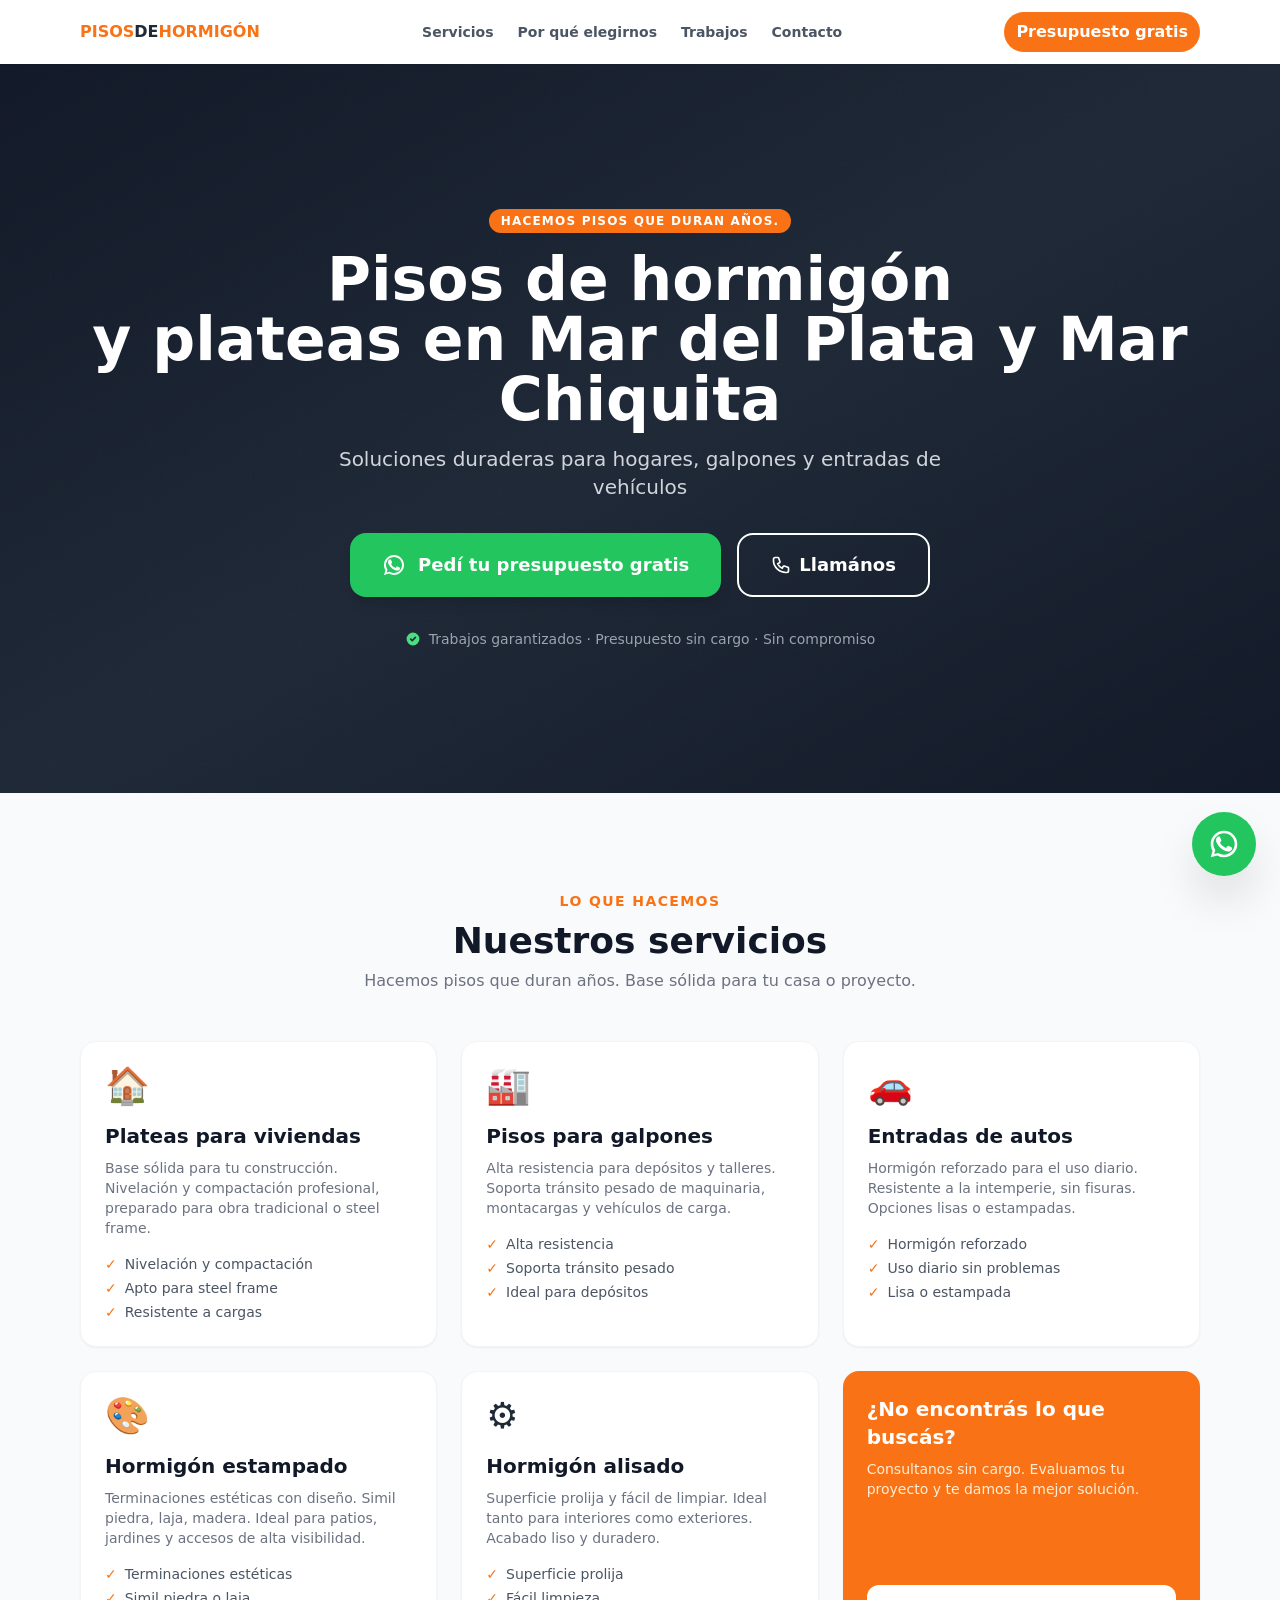
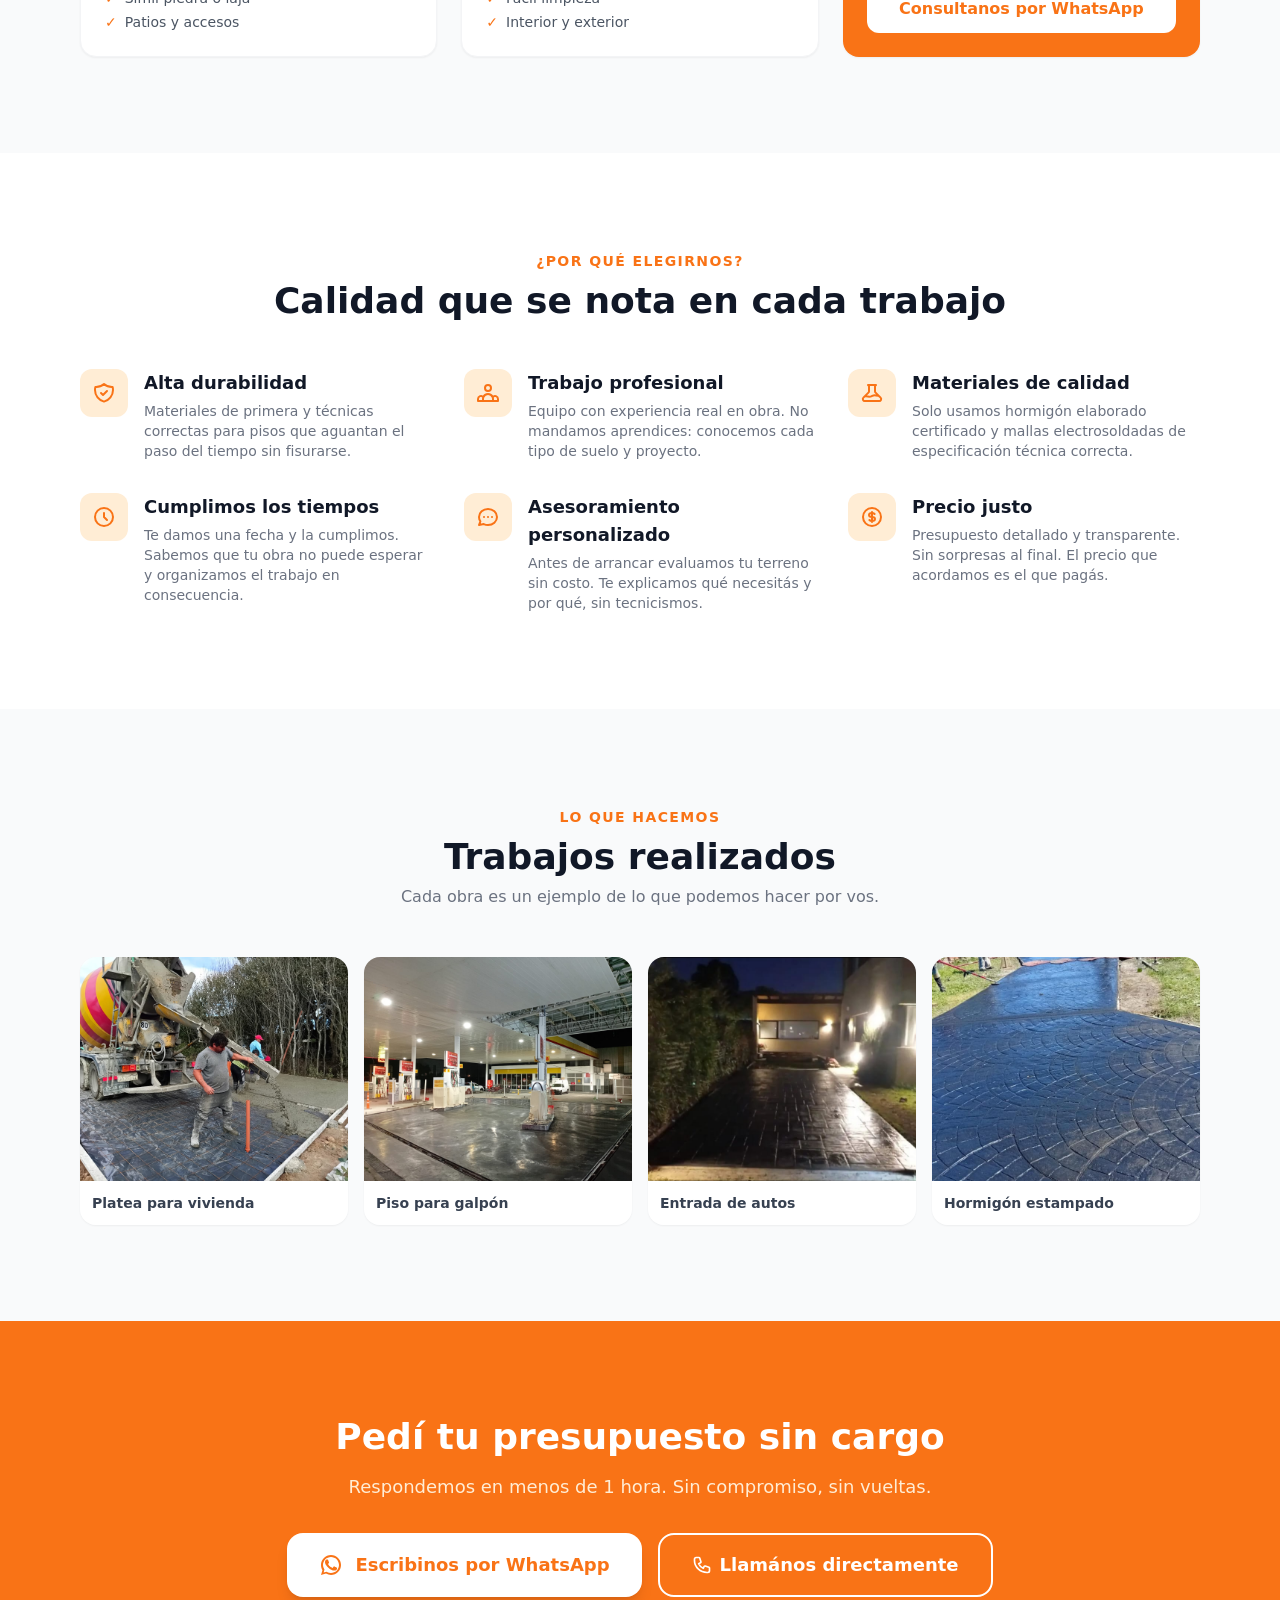
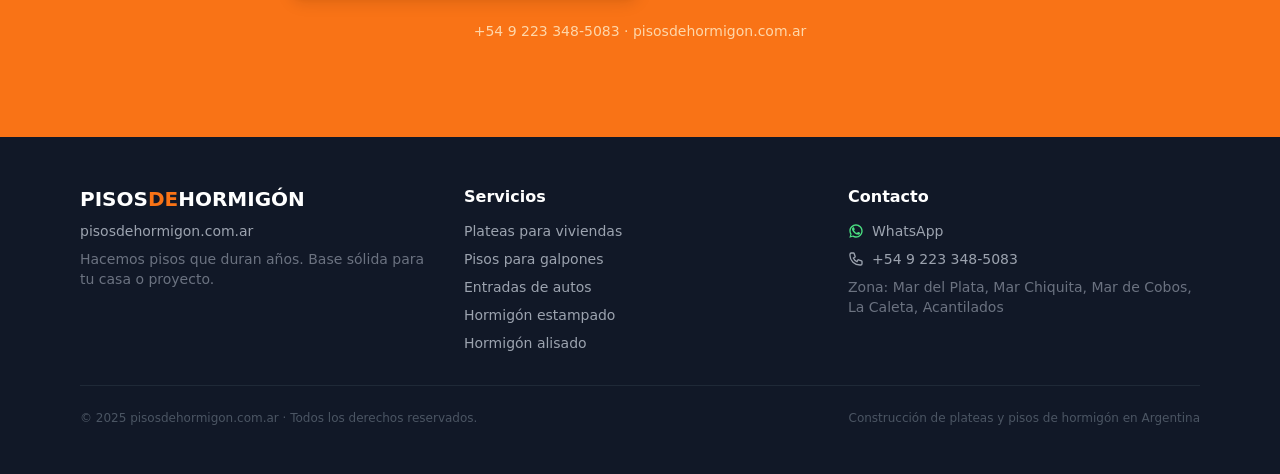
==== commit 64505fef: "update gallery and phone" ====
--- a/index.html
+++ b/index.html
@@ -48,9 +48,9 @@
 
   <!-- ===================== HEADER / NAV ===================== -->
   <header class="bg-white shadow-sm sticky top-0 z-40">
-    <div class="max-w-6xl mx-auto px-4 py-3 flex items-center justify-between">
-      <a href="/" class="flex items-center gap-2" aria-label="Pisos de Hormigón - Inicio">
-        <span class="text-orange-500 text-2xl font-black tracking-tight">PISOS<span class="text-gray-800">DE</span><span class="text-orange-500">HORMIGÓN</span></span>
+    <div class="max-w-6xl mx-auto px-4 py-3 flex items-center justify-between gap-2">
+      <a href="/" class="flex items-center shrink-0" aria-label="Pisos de Hormigón - Inicio">
+        <span class="text-orange-500 text-base sm:text-xl md:text-2xl font-black tracking-tighter sm:tracking-tight whitespace-nowrap">PISOS<span class="text-gray-800">DE</span><span class="text-orange-500">HORMIGÓN</span></span>
       </a>
       <nav aria-label="Navegación principal" class="hidden md:flex gap-6 text-sm font-semibold text-gray-600">
         <a href="#servicios" class="hover:text-orange-500 transition-colors">Servicios</a>
@@ -58,8 +58,8 @@
         <a href="#galeria" class="hover:text-orange-500 transition-colors">Trabajos</a>
         <a href="#contacto" class="hover:text-orange-500 transition-colors">Contacto</a>
       </nav>
-      <a href="https://wa.me/5492230000000?text=Hola%2C%20quiero%20un%20presupuesto%20sin%20cargo" target="_blank" rel="noopener noreferrer"
-         class="bg-orange-500 hover:bg-orange-600 text-white text-sm font-bold px-4 py-2 rounded-full transition-colors">
+      <a href="https://wa.me/5492233485083?text=Hola%2C%20quiero%20un%20presupuesto%20sin%20cargo" target="_blank" rel="noopener noreferrer"
+         class="bg-orange-500 hover:bg-orange-600 text-white text-[11px] sm:text-sm font-bold px-3 py-2 sm:px-4 rounded-full transition-colors shrink-0 whitespace-nowrap">
         Presupuesto gratis
       </a>
     </div>
@@ -73,17 +73,17 @@
 
     <div class="relative max-w-6xl mx-auto px-4 py-20 md:py-28 lg:py-36 text-center">
       <span class="inline-block bg-orange-500 text-white text-xs font-bold px-3 py-1 rounded-full uppercase tracking-widest mb-4">
-        Argentina · Trabajos Garantizados
+        Hacemos pisos que duran años.
       </span>
       <h1 class="text-4xl md:text-5xl lg:text-6xl font-black leading-tight mb-4">
-        Pisos de hormigón<br class="hidden md:block" /> y plateas en Argentina
+        Pisos de hormigón<br class="hidden md:block" /> y plateas en Mar del Plata y Mar Chiquita
       </h1>
       <p class="text-lg md:text-xl text-gray-300 max-w-2xl mx-auto mb-8">
         Soluciones duraderas para hogares, galpones y entradas de vehículos
       </p>
 
       <div class="flex flex-col sm:flex-row gap-4 justify-center mb-8">
-        <a href="https://wa.me/5492230000000?text=Hola%2C%20quiero%20un%20presupuesto%20sin%20cargo"
+        <a href="https://wa.me/5492233485083?text=Hola%2C%20quiero%20un%20presupuesto%20sin%20cargo"
            target="_blank" rel="noopener noreferrer"
            class="flex items-center justify-center gap-3 bg-green-500 hover:bg-green-600 text-white font-bold text-lg px-8 py-4 rounded-2xl shadow-lg transition-all hover:scale-105 active:scale-95">
           <svg class="w-6 h-6" viewBox="0 0 24 24" fill="currentColor" aria-hidden="true">
@@ -92,7 +92,7 @@
           </svg>
           Pedí tu presupuesto gratis
         </a>
-        <a href="tel:+5492230000000"
+        <a href="tel:+5492233485083"
            class="flex items-center justify-center gap-2 border-2 border-white text-white hover:bg-white hover:text-gray-900 font-bold text-lg px-8 py-4 rounded-2xl transition-all">
           <svg class="w-5 h-5" fill="none" stroke="currentColor" stroke-width="2" viewBox="0 0 24 24" aria-hidden="true">
             <path stroke-linecap="round" stroke-linejoin="round" d="M3 5a2 2 0 012-2h3.28a1 1 0 01.948.684l1.498 4.493a1 1 0 01-.502 1.21l-2.257 1.13a11.042 11.042 0 005.516 5.516l1.13-2.257a1 1 0 011.21-.502l4.493 1.498a1 1 0 01.684.948V19a2 2 0 01-2 2h-1C9.716 21 3 14.284 3 7V5z" />
@@ -187,7 +187,7 @@
             <p class="text-white font-bold text-xl mb-2">¿No encontrás lo que buscás?</p>
             <p class="text-orange-100 text-sm">Consultanos sin cargo. Evaluamos tu proyecto y te damos la mejor solución.</p>
           </div>
-          <a href="https://wa.me/5492230000000?text=Hola%2C%20quiero%20un%20presupuesto%20sin%20cargo"
+          <a href="https://wa.me/5492233485083?text=Hola%2C%20quiero%20un%20presupuesto%20sin%20cargo"
              target="_blank" rel="noopener noreferrer"
              class="mt-6 inline-flex items-center justify-center gap-2 bg-white text-orange-500 font-bold px-6 py-3 rounded-xl hover:bg-orange-50 transition-colors">
             Consultanos por WhatsApp
@@ -295,19 +295,19 @@
 
       <div class="grid grid-cols-1 sm:grid-cols-2 lg:grid-cols-4 gap-4">
         <figure class="rounded-2xl overflow-hidden shadow-sm group">
-          <img src="images/gallery-1.svg" alt="Platea de hormigón para vivienda" class="w-full h-56 object-cover group-hover:scale-105 transition-transform duration-300" width="400" height="224" loading="lazy" />
+          <img src="images/gallery-1.jpg" alt="Platea de hormigón para vivienda" class="w-full h-56 object-cover group-hover:scale-105 transition-transform duration-300" width="400" height="224" loading="lazy" />
           <figcaption class="bg-white p-3 text-sm font-semibold text-gray-700">Platea para vivienda</figcaption>
         </figure>
         <figure class="rounded-2xl overflow-hidden shadow-sm group">
-          <img src="images/gallery-2.svg" alt="Piso de hormigón para galpón industrial" class="w-full h-56 object-cover group-hover:scale-105 transition-transform duration-300" width="400" height="224" loading="lazy" />
+          <img src="images/gallery-2.jpg" alt="Piso de hormigón para galpón industrial" class="w-full h-56 object-cover group-hover:scale-105 transition-transform duration-300" width="400" height="224" loading="lazy" />
           <figcaption class="bg-white p-3 text-sm font-semibold text-gray-700">Piso para galpón</figcaption>
         </figure>
         <figure class="rounded-2xl overflow-hidden shadow-sm group">
-          <img src="images/gallery-3.svg" alt="Entrada de auto hormigón estampado" class="w-full h-56 object-cover group-hover:scale-105 transition-transform duration-300" width="400" height="224" loading="lazy" />
+          <img src="images/gallery-3.jpg" alt="Entrada de auto hormigón estampado" class="w-full h-56 object-cover group-hover:scale-105 transition-transform duration-300" width="400" height="224" loading="lazy" />
           <figcaption class="bg-white p-3 text-sm font-semibold text-gray-700">Entrada de autos</figcaption>
         </figure>
         <figure class="rounded-2xl overflow-hidden shadow-sm group">
-          <img src="images/gallery-4.svg" alt="Hormigón estampado para patio" class="w-full h-56 object-cover group-hover:scale-105 transition-transform duration-300" width="400" height="224" loading="lazy" />
+          <img src="images/gallery-4.jpg" alt="Hormigón estampado para patio" class="w-full h-56 object-cover group-hover:scale-105 transition-transform duration-300" width="400" height="224" loading="lazy" />
           <figcaption class="bg-white p-3 text-sm font-semibold text-gray-700">Hormigón estampado</figcaption>
         </figure>
       </div>
@@ -324,7 +324,7 @@
         Respondemos en menos de 1 hora. Sin compromiso, sin vueltas.
       </p>
       <div class="flex flex-col sm:flex-row gap-4 justify-center">
-        <a href="https://wa.me/5492230000000?text=Hola%2C%20quiero%20un%20presupuesto%20sin%20cargo"
+        <a href="https://wa.me/5492233485083?text=Hola%2C%20quiero%20un%20presupuesto%20sin%20cargo"
            target="_blank" rel="noopener noreferrer"
            class="flex items-center justify-center gap-3 bg-white text-orange-500 hover:bg-orange-50 font-bold text-lg px-8 py-4 rounded-2xl shadow-lg transition-all hover:scale-105 active:scale-95">
           <svg class="w-6 h-6" viewBox="0 0 24 24" fill="currentColor" aria-hidden="true">
@@ -333,7 +333,7 @@
           </svg>
           Escribinos por WhatsApp
         </a>
-        <a href="tel:+5492230000000"
+        <a href="tel:+5492233485083"
            class="flex items-center justify-center gap-2 border-2 border-white text-white hover:bg-orange-600 font-bold text-lg px-8 py-4 rounded-2xl transition-all">
           <svg class="w-5 h-5" fill="none" stroke="currentColor" stroke-width="2" viewBox="0 0 24 24" aria-hidden="true">
             <path stroke-linecap="round" stroke-linejoin="round" d="M3 5a2 2 0 012-2h3.28a1 1 0 01.948.684l1.498 4.493a1 1 0 01-.502 1.21l-2.257 1.13a11.042 11.042 0 005.516 5.516l1.13-2.257a1 1 0 011.21-.502l4.493 1.498a1 1 0 01.684.948V19a2 2 0 01-2 2h-1C9.716 21 3 14.284 3 7V5z" />
@@ -342,7 +342,7 @@
         </a>
       </div>
       <p class="text-orange-200 text-sm mt-6">
-        +54 9 223 000-0000 · pisosdehormigon.com.ar
+        +54 9 223 348-5083 · pisosdehormigon.com.ar
       </p>
     </div>
   </section>
@@ -376,7 +376,7 @@
           <p class="text-white font-semibold mb-3">Contacto</p>
           <ul class="space-y-2 text-sm">
             <li>
-              <a href="https://wa.me/5492230000000" target="_blank" rel="noopener noreferrer" class="flex items-center gap-2 hover:text-orange-400 transition-colors">
+              <a href="https://wa.me/5492233485083" target="_blank" rel="noopener noreferrer" class="flex items-center gap-2 hover:text-orange-400 transition-colors">
                 <svg class="w-4 h-4 text-green-400" viewBox="0 0 24 24" fill="currentColor" aria-hidden="true">
                   <path d="M17.472 14.382c-.297-.149-1.758-.867-2.03-.967-.273-.099-.471-.148-.67.15-.197.297-.767.966-.94 1.164-.173.199-.347.223-.644.075-.297-.15-1.255-.463-2.39-1.475-.883-.788-1.48-1.761-1.653-2.059-.173-.297-.018-.458.13-.606.134-.133.298-.347.446-.52.149-.174.198-.298.298-.497.099-.198.05-.371-.025-.52-.075-.149-.669-1.612-.916-2.207-.242-.579-.487-.5-.669-.51-.173-.008-.371-.01-.57-.01-.198 0-.52.074-.792.372-.272.297-1.04 1.016-1.04 2.479 0 1.462 1.065 2.875 1.213 3.074.149.198 2.096 3.2 5.077 4.487.709.306 1.262.489 1.694.625.712.227 1.36.195 1.871.118.571-.085 1.758-.719 2.006-1.413.248-.694.248-1.289.173-1.413-.074-.124-.272-.198-.57-.347z"/><path d="M12 2C6.477 2 2 6.477 2 12c0 1.89.525 3.66 1.438 5.168L2 22l4.998-1.418A9.953 9.953 0 0012 22c5.523 0 10-4.477 10-10S17.523 2 12 2zm0 18a7.946 7.946 0 01-4.073-1.117l-.292-.173-3.004.853.853-3.004-.173-.292A7.946 7.946 0 014 12c0-4.411 3.589-8 8-8s8 3.589 8 8-3.589 8-8 8z"/>
                 </svg>
@@ -384,14 +384,14 @@
               </a>
             </li>
             <li>
-              <a href="tel:+5492230000000" class="flex items-center gap-2 hover:text-orange-400 transition-colors">
+              <a href="tel:+5492233485083" class="flex items-center gap-2 hover:text-orange-400 transition-colors">
                 <svg class="w-4 h-4" fill="none" stroke="currentColor" stroke-width="2" viewBox="0 0 24 24" aria-hidden="true">
                   <path stroke-linecap="round" stroke-linejoin="round" d="M3 5a2 2 0 012-2h3.28a1 1 0 01.948.684l1.498 4.493a1 1 0 01-.502 1.21l-2.257 1.13a11.042 11.042 0 005.516 5.516l1.13-2.257a1 1 0 011.21-.502l4.493 1.498a1 1 0 01.684.948V19a2 2 0 01-2 2h-1C9.716 21 3 14.284 3 7V5z" />
                 </svg>
-                +54 9 223 000-0000
+                +54 9 223 348-5083
               </a>
             </li>
-            <li class="text-gray-500">Zona: Argentina</li>
+            <li class="text-gray-500">Zona: Mar del Plata, Mar Chiquita, Mar de Cobos, La Caleta, Acantilados</li>
           </ul>
         </div>
       </div>
@@ -403,7 +403,7 @@
   </footer>
 
   <!-- ===================== FLOATING WHATSAPP ===================== -->
-  <a href="https://wa.me/5492230000000?text=Hola%2C%20quiero%20un%20presupuesto%20sin%20cargo"
+  <a href="https://wa.me/5492233485083?text=Hola%2C%20quiero%20un%20presupuesto%20sin%20cargo"
      target="_blank" rel="noopener noreferrer"
      aria-label="Contactar por WhatsApp"
      class="fixed bottom-6 right-6 z-50 w-16 h-16 bg-green-500 hover:bg-green-600 rounded-full shadow-2xl flex items-center justify-center transition-all hover:scale-110 active:scale-95 group">
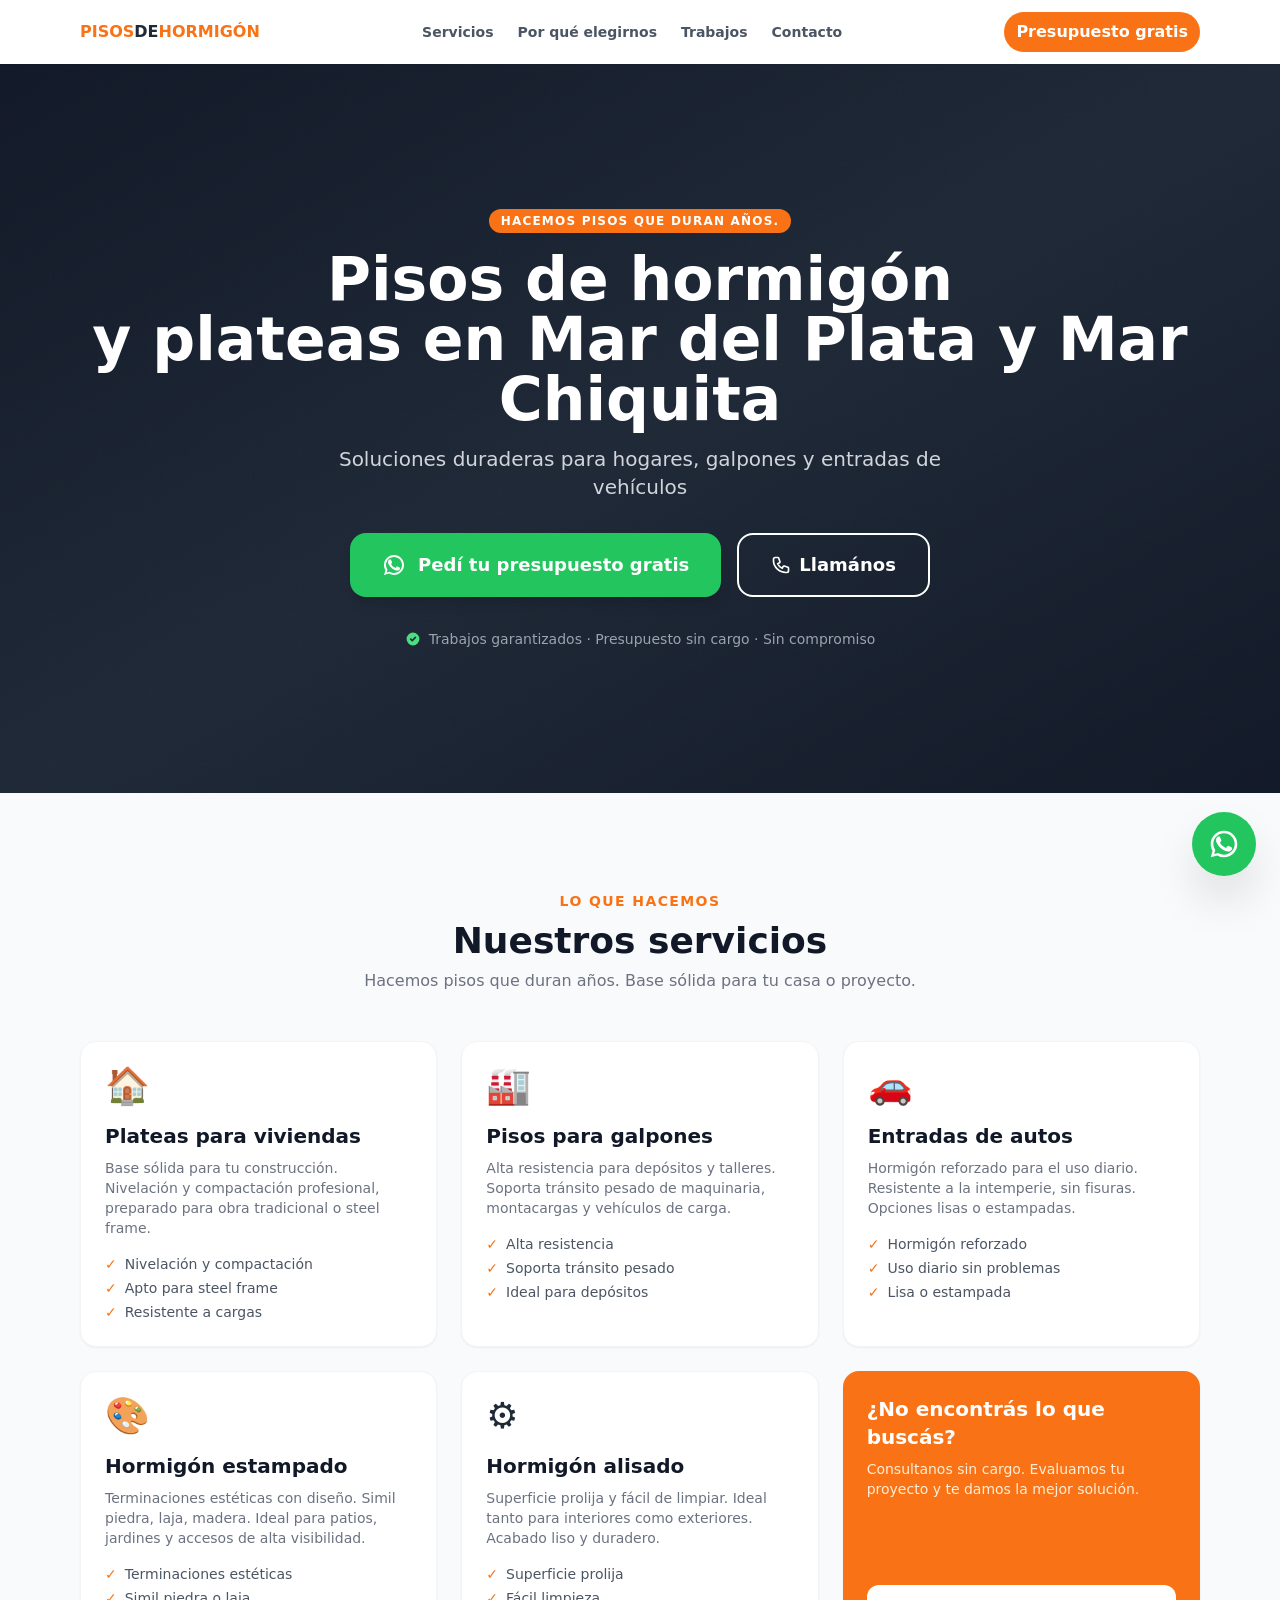
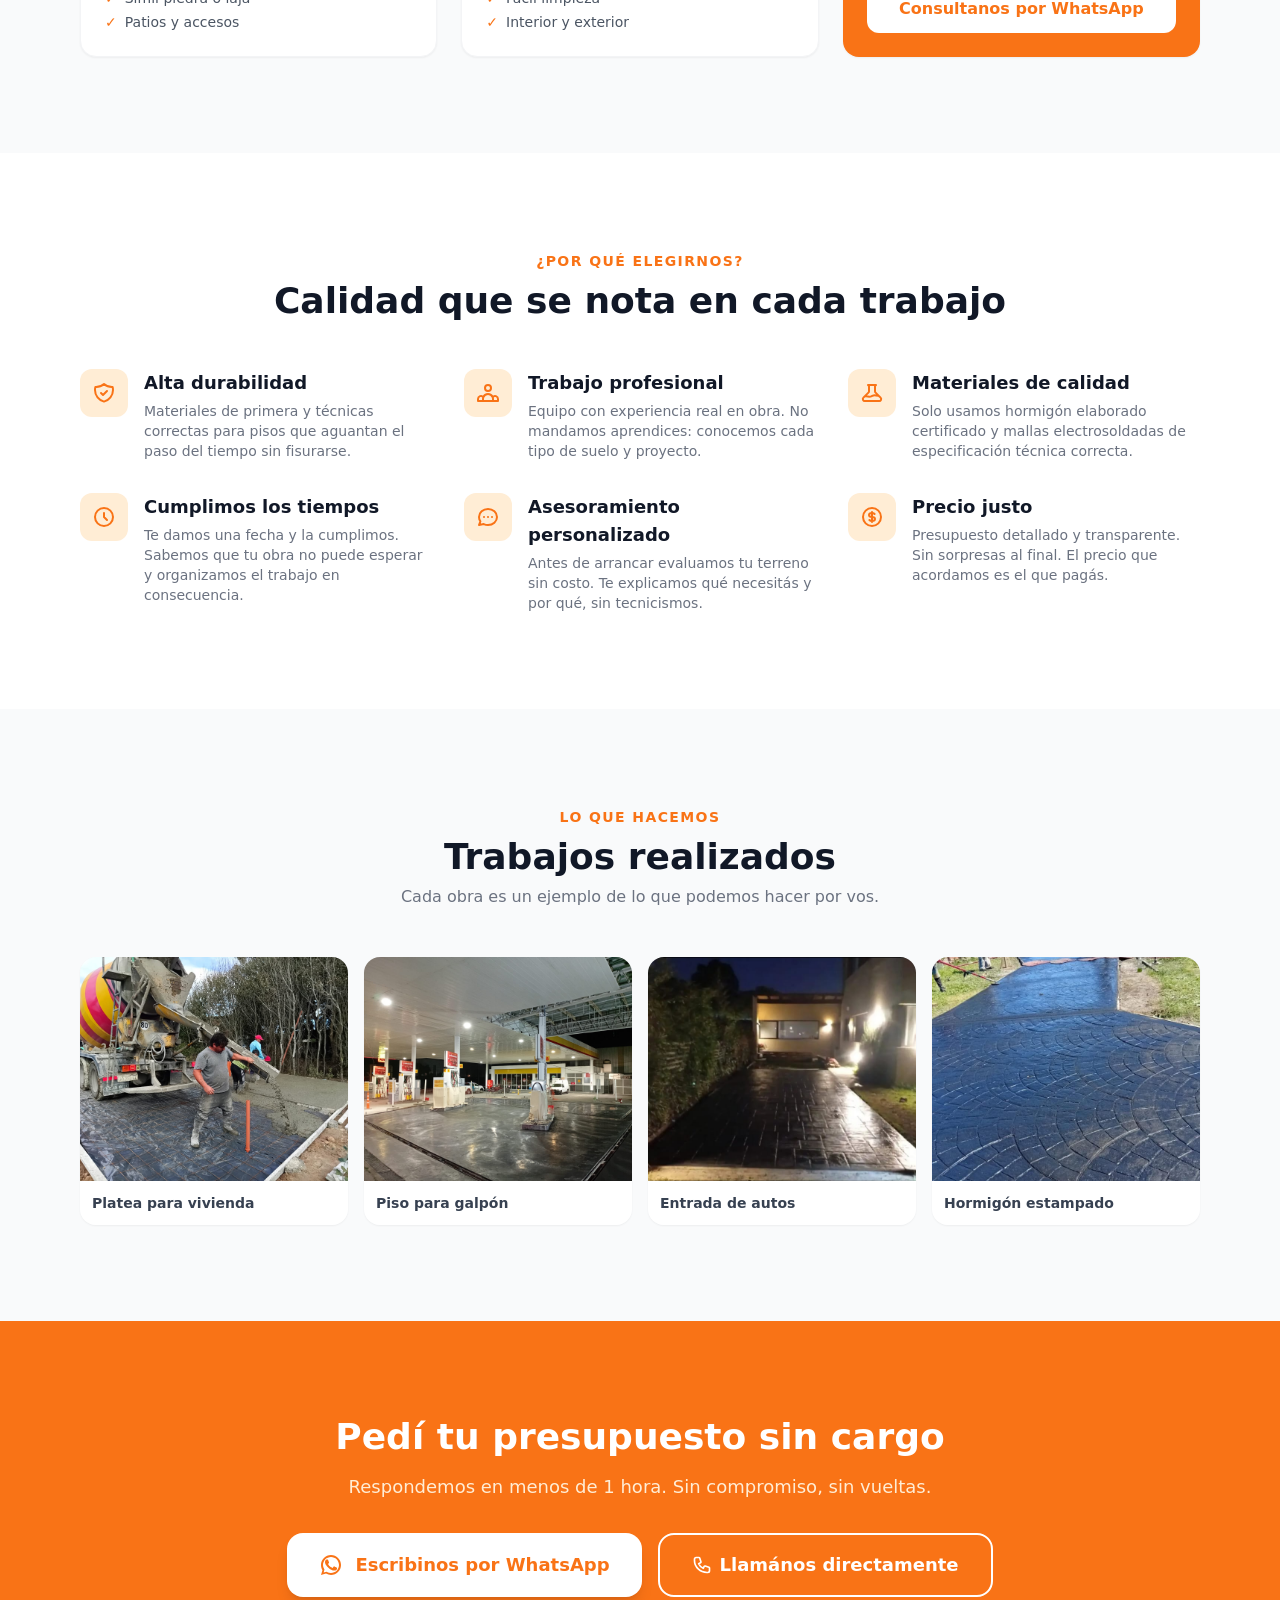
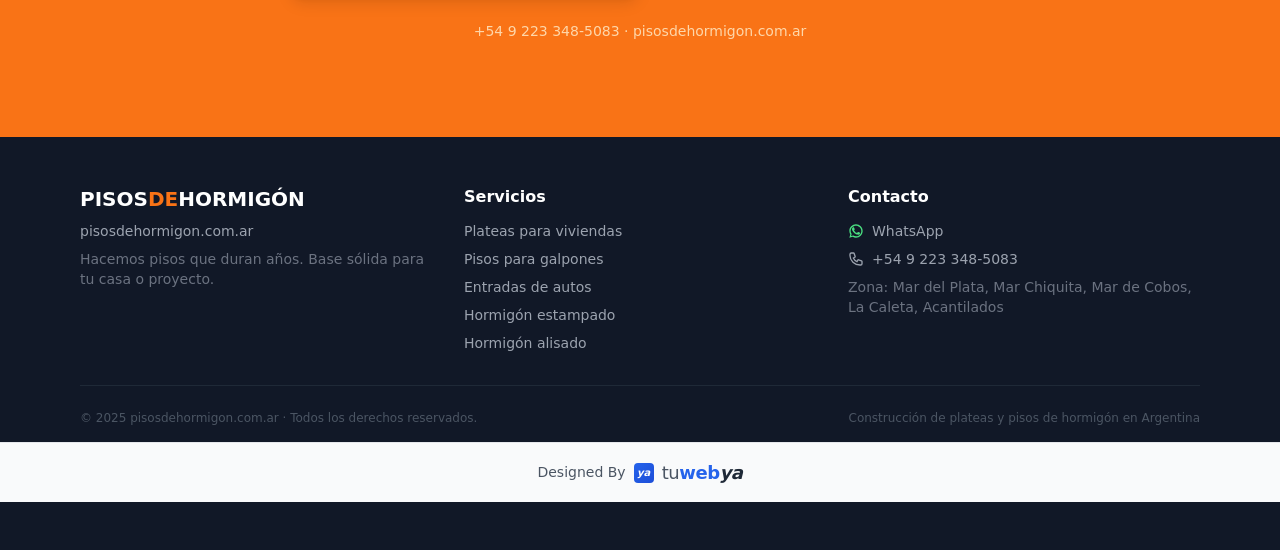
==== commit c2e47124: "add footer and ico" ====
--- a/index.html
+++ b/index.html
@@ -9,6 +9,9 @@
   <meta name="robots" content="index, follow" />
   <meta name="author" content="pisosdehormigon.com.ar" />
   <link rel="canonical" href="https://pisosdehormigon.com.ar/" />
+
+  <!-- Add Favicon -->
+  <link rel="icon" type="image/x-icon" href="favicon.ico" />
 
   <!-- Open Graph -->
   <meta property="og:title" content="Pisos de hormigón y plateas en Argentina | Entradas y galpones" />
@@ -400,6 +403,69 @@
         <p>Construcción de plateas y pisos de hormigón en Argentina</p>
       </div>
     </div>
+
+    <!-- 
+  Este footer es para ser incluido en los sitios diseñados por tuwebya.ar 
+  Incluye el logo estilizado y el link para mejorar el SEO (PageRank).
+-->
+<style>
+    .tuwebya-footer {
+      margin-top: 1rem;
+        padding: 1rem 1rem;
+        background-color: #f9fafb; /* bg-gray-50 */
+        border-top: 1px solid #e5e7eb;
+        text-align: center;
+        font-family: ui-sans-serif, system-ui, -apple-system, BlinkMacSystemFont, "Segoe UI", Roboto, "Helvetica Neue", Arial, sans-serif;
+    }
+    .tuwebya-brand {
+        display: inline-flex;
+        align-items: center;
+        justify-content: center;
+        gap: 0.5rem;
+        text-decoration: none;
+        color: #4b5563; /* text-gray-600 */
+        font-size: 0.875rem; /* text-sm */
+        transition: opacity 0.3s ease;
+    }
+    .tuwebya-brand:hover {
+        opacity: 0.8;
+    }
+    .tuwebya-logo-text {
+        font-size: 1.125rem;
+        letter-spacing: -0.025em;
+        display: flex;
+        align-items: center;
+    }
+    .tuwebya-logo-text .tu { color: #4b5563; font-weight: 400; }
+    .tuwebya-logo-text .web { color: #2563eb; font-weight: 800; }
+    .tuwebya-logo-text .ya { color: #1f2937; font-weight: 900; font-style: italic; }
+    
+    .tuwebya-icon {
+        width: 20px;
+        height: 20px;
+        border-radius: 4px;
+        background: linear-gradient(135deg, #2563eb 0%, #1d4ed8 100%);
+        display: flex;
+        align-items: center;
+        justify-content: center;
+        color: white;
+        font-weight: 900;
+        font-style: italic;
+        font-size: 10px;
+        line-height: 1;
+    }
+</style>
+
+<div class="tuwebya-footer">
+    <a href="https://tuwebya.ar" target="_blank" rel="noopener" class="tuwebya-brand" title="Diseño web por tuwebya.ar">
+        <span>Designed By</span>
+        <div class="tuwebya-icon">ya</div>
+        <div class="tuwebya-logo-text">
+            <span class="tu">tu</span><span class="web">web</span><span class="ya">ya</span>
+        </div>
+    </a>
+</div>
+
   </footer>
 
   <!-- ===================== FLOATING WHATSAPP ===================== -->
